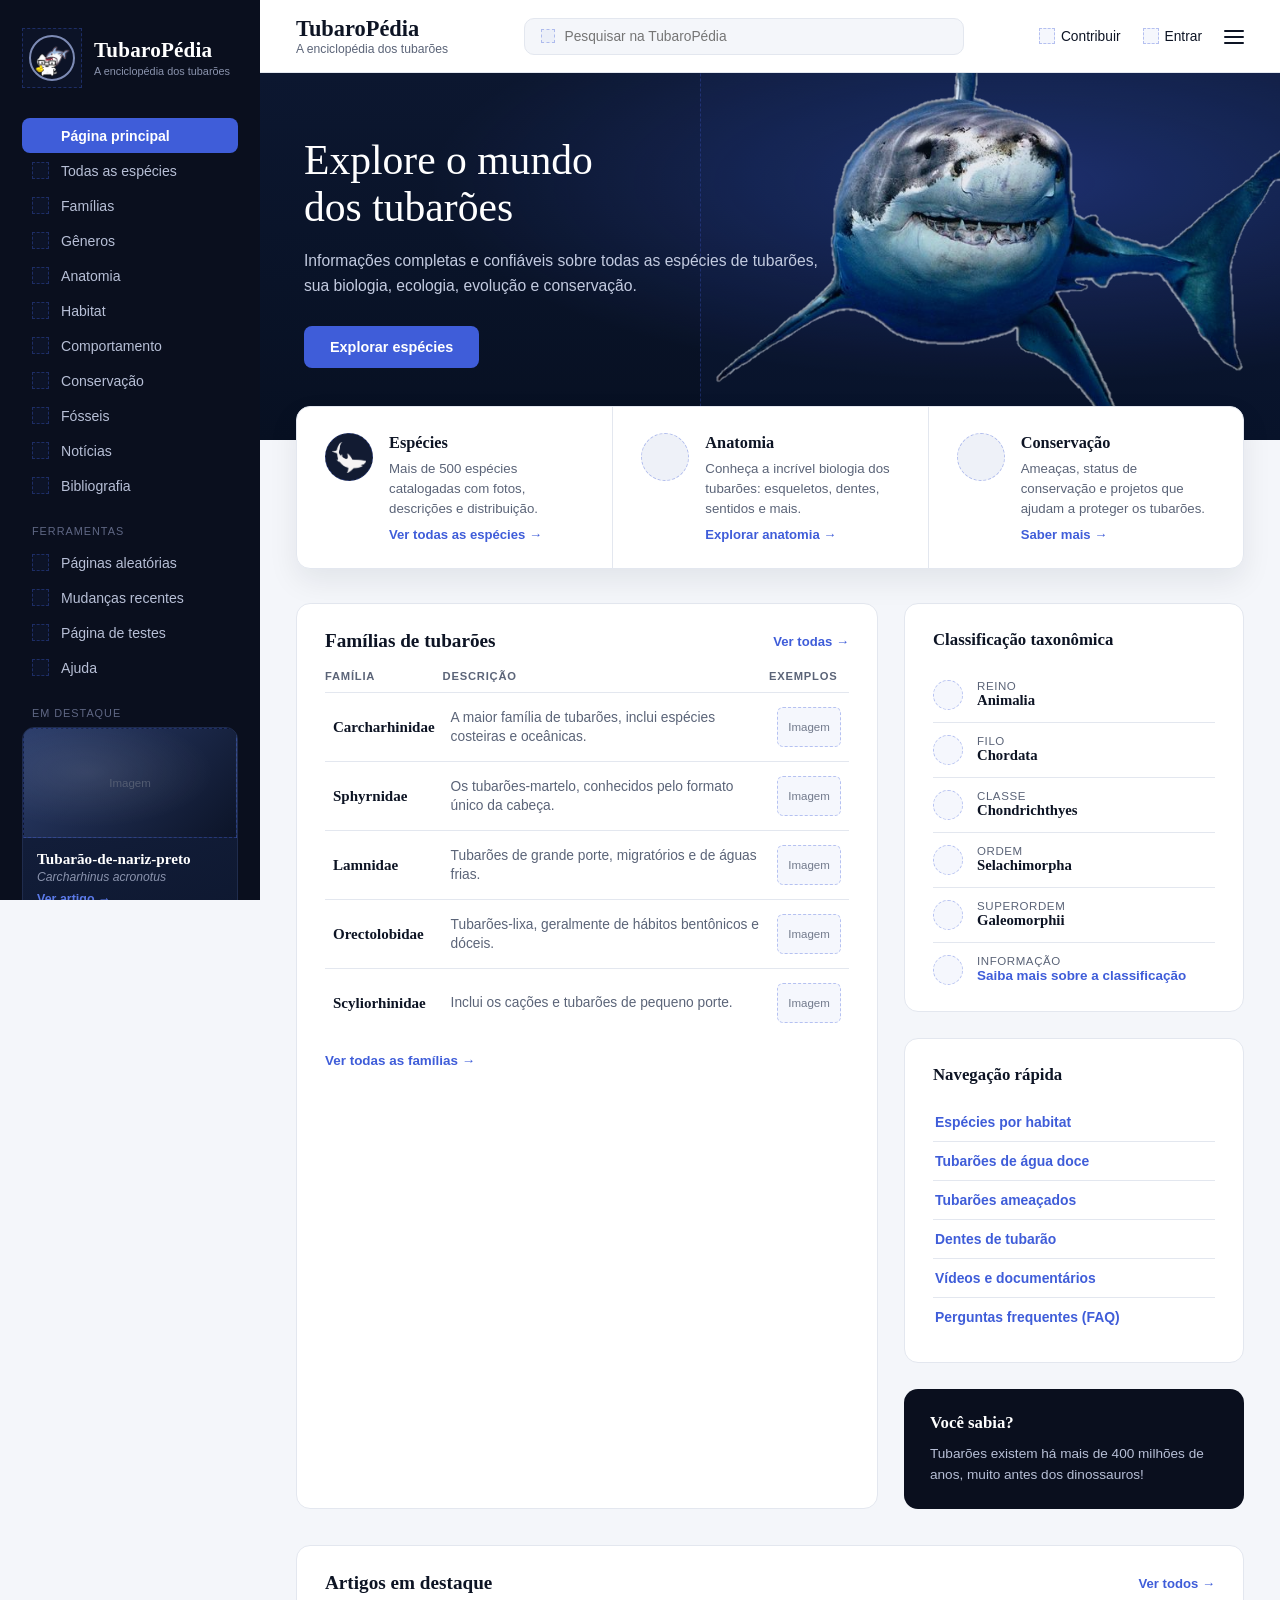
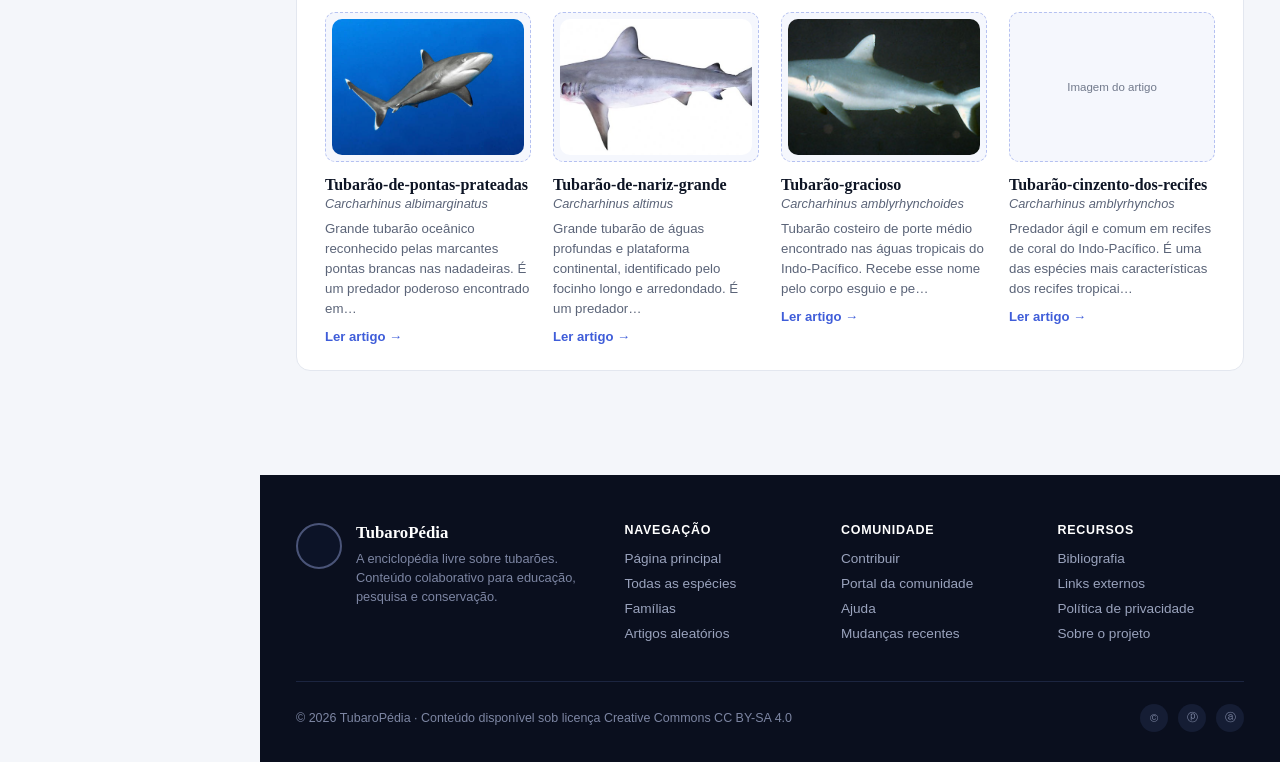
==== index.html @ ae94193f "Update hero image source in index.html" ====
<!DOCTYPE html>
<html lang="pt-BR">
<head>
<meta charset="UTF-8">
<meta name="viewport" content="width=device-width, initial-scale=1.0">
<link rel="stylesheet" href="slidebar.css">
<title>TubaroPédia — A enciclopédia dos tubarões</title>
<style>
  :root{
    --navy-950:#0a0f1e;
    --navy-900:#0d1424;
    --navy-800:#121b32;
    --navy-700:#1a2540;
    --blue-accent:#3f5dd9;
    --blue-accent-light:#5b7ae8;
    --pink-accent:#e85d9c;
    --ink:#0d1424;
    --paper:#f4f6fa;
    --line:#e3e7ef;
    --muted:#5b6478;
    --white:#ffffff;
  }

  *{margin:0;padding:0;box-sizing:border-box;}

  body{
    font-family:'Georgia', 'Iowan Old Style', serif;
    background:var(--paper);
    color:var(--ink);
  }

  .sans{font-family:-apple-system,BlinkMacSystemFont,'Segoe UI',Roboto,Helvetica,Arial,sans-serif;}

  a{color:inherit;text-decoration:none;}
  ul{list-style:none;}

  /* ===== LAYOUT SHELL ===== */
  .shell{
    display:grid;
    grid-template-columns:260px 1fr;
    min-height:100vh;
  }

  /* ===== SIDEBAR ===== */
 

  /* ===== HERO ===== */
  .hero{
    position:relative;
    background:
      radial-gradient(ellipse at 75% 30%, rgba(63,93,217,0.35), transparent 55%),
      linear-gradient(180deg,#0c1730 0%, #071022 100%);
    color:#fff;
    padding:64px 44px 72px;
    overflow:hidden;
    min-height:360px;
    display:flex;
    align-items:center;
  }
  .hero-shark{
    position:absolute;
    right:-40px;
    top:50%;
    transform:translateY(-50%);
    width:620px;
    height:420px;
    border-radius:20px;
    opacity:0.9;
  }
  .hero-shark svg{width:100%;height:auto;filter:drop-shadow(0 20px 40px rgba(0,0,0,0.5));}
  .hero-content{max-width:520px;position:relative;z-index:2;}
  .hero-content h2{
    font-family:Georgia,serif;
    font-size:2.6rem;
    line-height:1.12;
    margin-bottom:18px;
    font-weight:400;
  }
  .hero-content p{
    font-family:-apple-system,BlinkMacSystemFont,'Segoe UI',Roboto,Helvetica,Arial,sans-serif;
    font-size:0.98rem;
    line-height:1.6;
    color:#c3cbe0;
    margin-bottom:28px;
  }
  .btn-primary{
    display:inline-block;
    background:var(--blue-accent);
    color:#fff;
    font-family:-apple-system,BlinkMacSystemFont,'Segoe UI',Roboto,Helvetica,Arial,sans-serif;
    font-weight:600;
    font-size:0.9rem;
    padding:13px 26px;
    border-radius:8px;
    transition:background .15s ease, transform .15s ease;
  }
  .btn-primary:hover{background:#2f4bc4;transform:translateY(-1px);}

  /* ===== MAIN CONTENT ===== */
  .content{padding:0 36px 60px;}

  .stat-cards{
    display:grid;
    grid-template-columns:repeat(3,1fr);
    gap:0;
    background:#fff;
    border:1px solid var(--line);
    border-radius:14px;
    margin:-34px 0 34px;
    position:relative;
    z-index:3;
    box-shadow:0 12px 30px rgba(15,23,42,0.08);
    overflow:hidden;
  }
  .stat-card{
    display:flex;
    gap:16px;
    padding:26px 28px;
    font-family:-apple-system,BlinkMacSystemFont,'Segoe UI',Roboto,Helvetica,Arial,sans-serif;
  }
  .stat-card + .stat-card{border-left:1px solid var(--line);}
  .stat-icon{
    width:48px;height:48px;
    border-radius:50%;
    flex-shrink:0;
    display:flex;align-items:center;justify-content:center;
  }
  .stat-icon.blue{background:var(--navy-800);}
  .stat-icon.teal{background:#eef1f8;}
  .stat-icon.globe{background:#eef1f8;}
  .stat-icon svg{width:22px;height:22px;}
  .stat-icon.blue svg{fill:#fff;}
  .stat-icon.teal svg{fill:var(--blue-accent);}
  .stat-icon.globe svg{fill:var(--blue-accent);}
  .stat-card h3{font-family:Georgia,serif;font-size:1.02rem;margin-bottom:6px;}
  .stat-card p{font-size:0.83rem;color:var(--muted);line-height:1.5;margin-bottom:8px;}
  .stat-card .link{font-size:0.82rem;font-weight:600;color:var(--blue-accent);font-family:-apple-system,BlinkMacSystemFont,'Segoe UI',Roboto,Helvetica,Arial,sans-serif;}

  .two-col{
    display:grid;
    grid-template-columns:1fr 340px;
    gap:26px;
    margin-bottom:36px;
  }

  .panel{
    background:#fff;
    border:1px solid var(--line);
    border-radius:14px;
    padding:26px 28px;
  }
  .panel-head{
    display:flex;
    align-items:center;
    justify-content:space-between;
    margin-bottom:18px;
    font-family:-apple-system,BlinkMacSystemFont,'Segoe UI',Roboto,Helvetica,Arial,sans-serif;
  }
  .panel-head h3{font-family:Georgia,serif;font-size:1.2rem;}
  .panel-head .link{font-size:0.82rem;font-weight:600;color:var(--blue-accent);}

  /* families table */
  .fam-table{width:100%;border-collapse:collapse;font-family:-apple-system,BlinkMacSystemFont,'Segoe UI',Roboto,Helvetica,Arial,sans-serif;}
  .fam-table thead th{
    text-align:left;
    font-size:0.7rem;
    text-transform:uppercase;
    letter-spacing:0.07em;
    color:var(--muted);
    padding-bottom:10px;
    border-bottom:1px solid var(--line);
  }
  .fam-table tbody td{
    padding:14px 8px;
    border-bottom:1px solid var(--line);
    vertical-align:middle;
    font-size:0.86rem;
  }
  .fam-table tbody tr:last-child td{border-bottom:none;}
  .fam-table td.name{font-family:Georgia,serif;font-weight:700;font-size:0.94rem;color:var(--ink);white-space:nowrap;}
  .fam-table td.desc{color:var(--muted);line-height:1.4;}
  .fam-thumb{
    width:64px;height:40px;
    border-radius:6px;
    background:linear-gradient(135deg,#274373,#0d1830);
    display:flex;align-items:center;justify-content:center;
  }
  .fam-thumb svg{width:28px;height:28px;fill:#9db3e6;}
  .see-all{display:inline-block;margin-top:16px;font-size:0.84rem;font-weight:600;color:var(--blue-accent);font-family:-apple-system,BlinkMacSystemFont,'Segoe UI',Roboto,Helvetica,Arial,sans-serif;}

  /* taxonomy list */
  .tax-list li{
    display:flex;
    gap:14px;
    padding:12px 0;
    border-bottom:1px solid var(--line);
    font-family:-apple-system,BlinkMacSystemFont,'Segoe UI',Roboto,Helvetica,Arial,sans-serif;
  }
  .tax-list li:last-child{border-bottom:none;padding-bottom:0;}
  .tax-icon{
    width:30px;height:30px;
    border-radius:50%;
    background:#eef1f8;
    display:flex;align-items:center;justify-content:center;
    flex-shrink:0;
  }
  .tax-icon svg{width:15px;height:15px;fill:var(--blue-accent);}
  .tax-list .k{font-size:0.72rem;color:var(--muted);text-transform:uppercase;letter-spacing:.05em;}
  .tax-list .v{font-family:Georgia,serif;font-weight:700;font-size:0.92rem;}
  .tax-list .v a{color:var(--blue-accent);font-family:-apple-system,BlinkMacSystemFont,'Segoe UI',Roboto,Helvetica,Arial,sans-serif;font-weight:600;font-size:0.84rem;}

  .quick-nav-panel{margin-top:26px;}
  .quick-nav li{
    display:flex;align-items:center;justify-content:space-between;
    padding:11px 2px;
    border-bottom:1px solid var(--line);
    font-family:-apple-system,BlinkMacSystemFont,'Segoe UI',Roboto,Helvetica,Arial,sans-serif;
    font-size:0.87rem;
    font-weight:600;
    color:var(--blue-accent);
  }
  .quick-nav li:last-child{border-bottom:none;}
  .quick-nav svg{width:14px;height:14px;stroke:var(--blue-accent);fill:none;stroke-width:2.2;}

  .fact-box{
    background:var(--navy-950);
    color:#fff;
    border-radius:14px;
    padding:24px 26px;
    margin-top:26px;
    font-family:-apple-system,BlinkMacSystemFont,'Segoe UI',Roboto,Helvetica,Arial,sans-serif;
  }
  .fact-box h4{font-family:Georgia,serif;font-size:1.05rem;margin-bottom:10px;}
  .fact-box p{font-size:0.85rem;color:#b7bfd6;line-height:1.55;}

  /* articles grid */
  .articles-panel{margin-bottom:44px;}
  .articles-grid{
    display:grid;
    grid-template-columns:repeat(4,1fr);
    gap:22px;
  }
  .article-card{font-family:-apple-system,BlinkMacSystemFont,'Segoe UI',Roboto,Helvetica,Arial,sans-serif;}
  .article-thumb{
    height:150px;
    border-radius:10px;
    margin-bottom:14px;
    display:flex;align-items:center;justify-content:center;
    position:relative;
    overflow:hidden;
  }
  .article-thumb svg{width:56px;height:56px;opacity:.9;}
  .article-card h4{font-family:Georgia,serif;font-size:1rem;margin-bottom:2px;}
  .article-card em{display:block;font-size:0.8rem;font-style:italic;color:var(--muted);margin-bottom:8px;}
  .article-card p{font-size:0.83rem;color:var(--muted);line-height:1.5;margin-bottom:10px;}
  .article-card .link{font-size:0.82rem;font-weight:600;color:var(--blue-accent);}

  .thumb-1{background:linear-gradient(135deg,#2a5f8f,#0b2038);}
  .thumb-2{background:linear-gradient(135deg,#1c3f70,#081226);}
  .thumb-3{background:linear-gradient(135deg,#324a7a,#0a1120);}
  .thumb-4{background:linear-gradient(135deg,#3c342c,#181410);}

  /* ===== IMAGE PLACEHOLDERS =====
     Basta salvar o arquivo de imagem com o MESMO NOME indicado no
     atributo src (dentro da pasta /imagens) que ele aparece
     automaticamente no lugar do espaço reservado — não é preciso
     mexer em nenhuma linha de código. */
  .img-placeholder{
    display:flex;align-items:center;justify-content:center;
    text-align:center;
    font-family:-apple-system,BlinkMacSystemFont,'Segoe UI',Roboto,Helvetica,Arial,sans-serif;
    font-size:0.72rem;
    line-height:1.4;
    padding:6px;
    border:1.5px dashed rgba(63,93,217,0.35);
    background:rgba(63,93,217,0.05);
  }
  .img-placeholder .placeholder-label{
    color:var(--muted);
    pointer-events:none;
    opacity:0.85;
  }
  /* Toda imagem começa oculta; o próprio atributo onload do <img>
     a revela (e esconde o rótulo) assim que o arquivo é encontrado. */
  .img-placeholder img{
    display:none;
    max-width:100%;
    max-height:100%;
    object-fit:contain;
  }
  /* Espaços "foto" (cartões, capas, miniaturas): a imagem preenche
     a área toda em vez de só caber dentro dela. */
  .img-placeholder.fill img{
    width:100%;
    height:100%;
    object-fit:cover;
    border-radius:inherit;
  }
  .fam-thumb.img-placeholder span, .article-thumb.img-placeholder span, .featured-card .img.img-placeholder span{
    pointer-events:none;
  }
  .ic.img-placeholder, .tax-icon.img-placeholder, .stat-icon.img-placeholder,
  .brand-mark.img-placeholder, .mark.img-placeholder{
    border-width:1.5px;
  }

  .icon-placeholder{width:16px;height:16px;flex-shrink:0;}
  .menu-ic .icon-placeholder {width:18px;height:18px;}
  .search-box .icon-placeholder {width:14px;height:14px;}
  .topbar-actions .icon-placeholder{width:16px;height:16px;}

  /* footer */
  .footer{
    background:var(--navy-950);
    color:#9aa3bd;
    padding:48px 36px 30px;
    font-family:-apple-system,BlinkMacSystemFont,'Segoe UI',Roboto,Helvetica,Arial,sans-serif;
  }
  .footer-grid{
    display:grid;
    grid-template-columns:1.6fr 1fr 1fr 1fr;
    gap:30px;
    padding-bottom:30px;
    border-bottom:1px solid #1c2540;
  }
  .footer-brand{display:flex;gap:14px;}
  .footer-brand .mark{
    width:46px;height:46px;border-radius:50%;border:2px solid #4a5478;
    display:flex;align-items:center;justify-content:center;flex-shrink:0;
  }
  .footer-brand .mark svg{width:24px;height:24px;fill:#c7cfe0;}
  .footer-brand h5{color:#fff;font-family:Georgia,serif;font-size:1.05rem;margin-bottom:6px;}
  .footer-brand p{font-size:0.8rem;line-height:1.5;color:#7d86a3;}
  .footer h6{color:#fff;font-size:0.78rem;text-transform:uppercase;letter-spacing:.06em;margin-bottom:14px;}
  .footer ul li{margin-bottom:10px;font-size:0.85rem;}
  .footer ul li a:hover{color:#fff;}
  .footer-bottom{
    display:flex;align-items:center;justify-content:space-between;
    padding-top:22px;
    font-size:0.78rem;
    color:#7d86a3;
    flex-wrap:wrap;
    gap:12px;
  }
  .footer-bottom .socials{display:flex;gap:10px;}
  .footer-bottom .socials span{
    width:28px;height:28px;border-radius:50%;background:#151d34;
    display:flex;align-items:center;justify-content:center;font-size:0.7rem;
  }

  @media (max-width:1080px){
    .shell{grid-template-columns:1fr;}
    .sidebar{position:relative;height:auto;}
    .two-col{grid-template-columns:1fr;}
    .articles-grid{grid-template-columns:repeat(2,1fr);}
    .stat-cards{grid-template-columns:1fr;margin-top:20px;}
    .stat-card + .stat-card{border-left:none;border-top:1px solid var(--line);}
    .hero-shark{display:none;}
    .footer-grid{grid-template-columns:1fr 1fr;}
  }
  @media (max-width:640px){
    .topbar{flex-wrap:wrap;padding:14px 18px;}
    .content{padding:0 18px 40px;}
    .hero{padding:40px 24px;}
    .hero-content h2{font-size:2rem;}
    .articles-grid{grid-template-columns:1fr;}
    .footer-grid{grid-template-columns:1fr;}
  }

  /* ===== TOAST ===== */
  #toast{
    position:fixed;
    left:50%;
    bottom:28px;
    transform:translateX(-50%) translateY(20px);
    background:var(--navy-950);
    color:#fff;
    font-family:-apple-system,BlinkMacSystemFont,'Segoe UI',Roboto,Helvetica,Arial,sans-serif;
    font-size:0.86rem;
    padding:13px 22px;
    border-radius:10px;
    box-shadow:0 12px 30px rgba(0,0,0,0.3);
    z-index:999;
    opacity:0;
    pointer-events:none;
    transition:opacity .2s ease, transform .2s ease;
  }
  #toast.show{opacity:1;transform:translateX(-50%) translateY(0);}

  /* ===== MODAL ===== */
  .modal-overlay{
    position:fixed;inset:0;
    background:rgba(10,15,30,0.6);
    display:none;
    align-items:center;justify-content:center;
    z-index:1000;
    padding:20px;
  }
  .modal-overlay.show{display:flex;}
  .modal-box{
    background:#fff;
    border-radius:16px;
    max-width:420px;
    width:100%;
    padding:30px 30px 26px;
    font-family:-apple-system,BlinkMacSystemFont,'Segoe UI',Roboto,Helvetica,Arial,sans-serif;
    position:relative;
    box-shadow:0 30px 60px rgba(0,0,0,0.35);
  }
  .modal-box h3{font-family:Georgia,serif;font-size:1.25rem;margin-bottom:6px;color:var(--ink);}
  .modal-box .modal-sub{font-size:0.82rem;color:var(--muted);margin-bottom:18px;line-height:1.5;}
  .modal-box .modal-close{
    position:absolute;top:16px;right:16px;
    width:28px;height:28px;border-radius:50%;
    background:var(--paper);border:none;
    display:flex;align-items:center;justify-content:center;
    cursor:pointer;color:var(--muted);font-size:1rem;
  }
  .modal-box .modal-close:hover{background:var(--line);}
  .modal-box label{display:block;font-size:0.78rem;font-weight:600;color:var(--ink);margin:14px 0 6px;}
  .modal-box input, .modal-box textarea{
    width:100%;border:1px solid var(--line);border-radius:8px;
    padding:10px 12px;font-size:0.86rem;font-family:inherit;color:var(--ink);
    outline:none;
  }
  .modal-box input:focus, .modal-box textarea:focus{border-color:var(--blue-accent);}
  .modal-box .modal-submit{
    margin-top:18px;width:100%;border:none;
    background:var(--blue-accent);color:#fff;font-weight:600;
    padding:12px;border-radius:8px;cursor:pointer;font-size:0.9rem;
    font-family:inherit;transition:background .15s ease;
  }
  .modal-box .modal-submit:hover{background:#2f4bc4;}
  .modal-box .article-body{font-size:0.88rem;color:var(--muted);line-height:1.6;}
  .modal-box .article-em{display:block;font-style:italic;color:var(--muted);font-size:0.82rem;margin-bottom:12px;}

  @media (max-width:1080px){
    .sidebar{
      position:fixed;top:0;left:0;bottom:0;
      transform:translateX(-100%);
      transition:transform .2s ease;
      z-index:900;
      box-shadow:0 0 40px rgba(0,0,0,0.4);
    }
  }
</style>
</head>
<body>

<input type="checkbox" id="menu-toggle">
<label for="menu-toggle" class="overlay"></label>

<div class="shell">

  <!-- ================= SIDEBAR ================= -->
  <aside class="sidebar">
    <div class="brand">
      <div class="brand-mark img-placeholder">
        <span class="placeholder-label">Logo</span>
        <img src="icon/Logo.png" alt="Logo TubaroPédia" onload="this.style.display='block'; this.previousElementSibling.style.display='none';">
      </div>
      <div>
        <h1>TubaroPédia</h1>
        <p>A enciclopédia dos tubarões</p>
      </div>
    </div>


    <div class="nav-group">
      <div class="nav-item active" data-action="scroll-top"><span class="ic img-placeholder"><img src="imagens/icone-inicio.png" alt="" onload="this.style.display='block';"></span>Página principal</div>
      <a href="catalogo.html" class="nav-item"><span class="ic img-placeholder"><img src="imagens/icone-todas-especies.png" alt="" onload="this.style.display='block';"></span>Todas as espécies</a>
      <a href="familias.html" class="nav-item"><span class="ic img-placeholder"><img src="imagens/icone-familias.png" alt="" onload="this.style.display='block';"></span>Famílias</a>
      <div class="nav-item" data-action="toast:Seção de Gêneros em construção."><span class="ic img-placeholder"><img src="imagens/icone-generos.png" alt="" onload="this.style.display='block';"></span>Gêneros</div>
      <div class="nav-item" data-action="toast:Seção de Anatomia em construção."><span class="ic img-placeholder"><img src="imagens/icone-anatomia.png" alt="" onload="this.style.display='block';"></span>Anatomia</div>
      <div class="nav-item" data-action="toast:Seção de Habitat em construção."><span class="ic img-placeholder"><img src="imagens/icone-habitat.png" alt="" onload="this.style.display='block';"></span>Habitat</div>
      <div class="nav-item" data-action="toast:Seção de Comportamento em construção."><span class="ic img-placeholder"><img src="imagens/icone-comportamento.png" alt="" onload="this.style.display='block';"></span>Comportamento</div>
      <div class="nav-item" data-action="toast:Seção de Conservação em construção."><span class="ic img-placeholder"><img src="imagens/icone-conservacao.png" alt="" onload="this.style.display='block';"></span>Conservação</div>
      <div class="nav-item" data-action="toast:Seção de Fósseis em construção."><span class="ic img-placeholder"><img src="imagens/icone-fosseis.png" alt="" onload="this.style.display='block';"></span>Fósseis</div>
      <div class="nav-item" data-action="toast:Seção de Notícias em construção."><span class="ic img-placeholder"><img src="imagens/icone-noticias.png" alt="" onload="this.style.display='block';"></span>Notícias</div>
      <div class="nav-item" data-action="toast:Seção de Bibliografia em construção."><span class="ic img-placeholder"><img src="imagens/icone-bibliografia.png" alt="" onload="this.style.display='block';"></span>Bibliografia</div>
    </div>

    <div class="nav-group">
      <div class="nav-label">Ferramentas</div>
      <div class="nav-item" data-action="random-article"><span class="ic img-placeholder"><img src="imagens/icone-aleatorio.png" alt="" onload="this.style.display='block';"></span>Páginas aleatórias</div>
      <div class="nav-item" data-action="toast:Nenhuma mudança recente registrada ainda."><span class="ic img-placeholder"><img src="imagens/icone-mudancas.png" alt="" onload="this.style.display='block';"></span>Mudanças recentes</div>
      <div class="nav-item" data-action="toast:Página de testes em construção."><span class="ic img-placeholder"><img src="imagens/icone-testes.png" alt="" onload="this.style.display='block';"></span>Página de testes</div>
      <div class="nav-item" data-action="toast:Central de ajuda em construção."><span class="ic img-placeholder"><img src="imagens/icone-ajuda.png" alt="" onload="this.style.display='block';"></span>Ajuda</div>
    </div>

    <div class="nav-group">
      <div class="nav-label">Em destaque</div>
      <div class="featured-card">
        <div class="img img-placeholder fill">
          <span class="placeholder-label">Imagem</span>
          <img src="imagens/destaque-nariz-preto.png" alt="" onload="this.style.display='block'; this.previousElementSibling.style.display='none';">
        </div>
        <div class="body">
          <h4>Tubarão-de-nariz-preto</h4>
          <em>Carcharhinus acronotus</em>
          <div class="link" data-action="href:especie.html?especie=tubarao-de-nariz-preto" style="cursor:pointer;">Ver artigo →</div>
        </div>
      </div>
    </div>

    <div class="social-row">
      <span class="ic img-placeholder"><img src="imagens/icone-social-1.png" alt="" onload="this.style.display='block';"></span>
      <span class="ic img-placeholder"><img src="imagens/icone-social-2.png" alt="" onload="this.style.display='block';"></span>
      <span class="ic img-placeholder"><img src="imagens/icone-social-3.png" alt="" onload="this.style.display='block';"></span>
    </div>
  </aside>

  <!-- ================= MAIN ================= -->
  <div>
    <header class="topbar">
      <div class="title">
        <h2>TubaroPédia</h2>
        <p>A enciclopédia dos tubarões</p>
      </div>
      <form class="search-box" id="searchForm">
        <span class="icon-placeholder img-placeholder"><img src="imagens/icone-pesquisa.png" alt="" onload="this.style.display='block';"></span>
        <input id="searchInput" type="text" placeholder="Pesquisar na TubaroPédia" autocomplete="off" style="border:none;background:transparent;outline:none;font-family:inherit;font-size:0.86rem;color:var(--ink);flex:1;">
      </form>
      <div class="topbar-actions">
        <span class="item" data-action="open-modal:contribuir"><span class="icon-placeholder img-placeholder"><img src="imagens/icone-contribuir.png" alt="" onload="this.style.display='block';"></span>Contribuir</span>
        <span class="item" data-action="open-modal:entrar"><span class="icon-placeholder img-placeholder"><img src="imagens/icone-entrar.png" alt="" onload="this.style.display='block';"></span>Entrar</span>
        <label for="menu-toggle" class="menu-ic" aria-label="Abrir menu">
          <span class="bar"></span>
          <span class="bar"></span>
          <span class="bar"></span>
        </label>
      </div>
    </header>

    <section class="hero">
      <div class="hero-content">
        <h2>Explore o mundo<br>dos tubarões</h2>
        <p>Informações completas e confiáveis sobre todas as espécies de tubarões, sua biologia, ecologia, evolução e conservação.</p>
        <a href="catalogo.html" class="btn-primary">Explorar espécies</a>
      </div>
      <div class="hero-shark img-placeholder fill">
        <span class="placeholder-label">Imagem principal<br>(tubarão)</span>
        <img src="icon/1785433336114.png" alt="" onload="this.style.display='block'; this.previousElementSibling.style.display='none';">
      </div>
    </section>

    <div class="content">
      <!-- STAT CARDS -->
      <div class="stat-cards">
        <div class="stat-card">
          <div class="stat-icon blue img-placeholder"><img src="icon/Espéciestubarãoicon.png" alt="" onload="this.style.display='block';"></div>
          <div>
            <h3>Espécies</h3>
            <p>Mais de 500 espécies catalogadas com fotos, descrições e distribuição.</p>
            <div class="link" data-action="scroll-especies" style="cursor:pointer;">Ver todas as espécies →</div>
          </div>
        </div>
        <div class="stat-card">
          <div class="stat-icon teal img-placeholder"><img src="imagens/stat-anatomia.png" alt="" onload="this.style.display='block';"></div>
          <div>
            <h3>Anatomia</h3>
            <p>Conheça a incrível biologia dos tubarões: esqueletos, dentes, sentidos e mais.</p>
            <div class="link" data-action="toast:Seção de Anatomia em construção." style="cursor:pointer;">Explorar anatomia →</div>
          </div>
        </div>
        <div class="stat-card">
          <div class="stat-icon globe img-placeholder"><img src="imagens/stat-conservacao.png" alt="" onload="this.style.display='block';"></div>
          <div>
            <h3>Conservação</h3>
            <p>Ameaças, status de conservação e projetos que ajudam a proteger os tubarões.</p>
            <div class="link" data-action="toast:Seção de Conservação em construção." style="cursor:pointer;">Saber mais →</div>
          </div>
        </div>
      </div>

      <!-- FAMILIES + TAXONOMY -->
      <div class="two-col" id="especies">
        <div class="panel">
          <div class="panel-head">
            <h3>Famílias de tubarões</h3>
            <span class="link" data-action="toast:Em breve, mais famílias catalogadas." style="cursor:pointer;">Ver todas →</span>
          </div>
          <table class="fam-table">
            <thead>
              <tr><th>Família</th><th>Descrição</th><th>Exemplos</th></tr>
            </thead>
            <tbody>
              <tr>
                <td class="name">Carcharhinidae</td>
                <td class="desc">A maior família de tubarões, inclui espécies costeiras e oceânicas.</td>
                <td><div class="fam-thumb img-placeholder fill"><span class="placeholder-label">Imagem</span><img src="imagens/familia-carcharhinidae.png" alt="" onload="this.style.display='block'; this.previousElementSibling.style.display='none';"></div></td>
              </tr>
              <tr>
                <td class="name">Sphyrnidae</td>
                <td class="desc">Os tubarões-martelo, conhecidos pelo formato único da cabeça.</td>
                <td><div class="fam-thumb img-placeholder fill"><span class="placeholder-label">Imagem</span><img src="imagens/familia-sphyrnidae.png" alt="" onload="this.style.display='block'; this.previousElementSibling.style.display='none';"></div></td>
              </tr>
              <tr>
                <td class="name">Lamnidae</td>
                <td class="desc">Tubarões de grande porte, migratórios e de águas frias.</td>
                <td><div class="fam-thumb img-placeholder fill"><span class="placeholder-label">Imagem</span><img src="imagens/familia-lamnidae.png" alt="" onload="this.style.display='block'; this.previousElementSibling.style.display='none';"></div></td>
              </tr>
              <tr>
                <td class="name">Orectolobidae</td>
                <td class="desc">Tubarões-lixa, geralmente de hábitos bentônicos e dóceis.</td>
                <td><div class="fam-thumb img-placeholder fill"><span class="placeholder-label">Imagem</span><img src="imagens/familia-orectolobidae.png" alt="" onload="this.style.display='block'; this.previousElementSibling.style.display='none';"></div></td>
              </tr>
              <tr>
                <td class="name">Scyliorhinidae</td>
                <td class="desc">Inclui os cações e tubarões de pequeno porte.</td>
                <td><div class="fam-thumb img-placeholder fill"><span class="placeholder-label">Imagem</span><img src="imagens/familia-scyliorhinidae.png" alt="" onload="this.style.display='block'; this.previousElementSibling.style.display='none';"></div></td>
              </tr>
            </tbody>
          </table>
          <a href="#" class="see-all" data-action="toast:Em breve, mais famílias catalogadas.">Ver todas as famílias →</a>
        </div>

        <div>
          <div class="panel">
            <div class="panel-head"><h3 style="font-size:1.05rem;">Classificação taxonômica</h3></div>
            <ul class="tax-list">
              <li>
                <span class="tax-icon img-placeholder"><img src="imagens/taxonomia-reino.png" alt="" onload="this.style.display='block';"></span>
                <div><div class="k">Reino</div><div class="v">Animalia</div></div>
              </li>
              <li>
                <span class="tax-icon img-placeholder"><img src="imagens/taxonomia-filo.png" alt="" onload="this.style.display='block';"></span>
                <div><div class="k">Filo</div><div class="v">Chordata</div></div>
              </li>
              <li>
                <span class="tax-icon img-placeholder"><img src="imagens/taxonomia-classe.png" alt="" onload="this.style.display='block';"></span>
                <div><div class="k">Classe</div><div class="v">Chondrichthyes</div></div>
              </li>
              <li>
                <span class="tax-icon img-placeholder"><img src="imagens/taxonomia-ordem.png" alt="" onload="this.style.display='block';"></span>
                <div><div class="k">Ordem</div><div class="v">Selachimorpha</div></div>
              </li>
              <li>
                <span class="tax-icon img-placeholder"><img src="imagens/taxonomia-superordem.png" alt="" onload="this.style.display='block';"></span>
                <div><div class="k">Superordem</div><div class="v">Galeomorphii</div></div>
              </li>
              <li>
                <span class="tax-icon img-placeholder"><img src="imagens/taxonomia-info.png" alt="" onload="this.style.display='block';"></span>
                <div><div class="k">Informação</div><div class="v"><a href="#" data-action="toast:Artigo sobre classificação em construção.">Saiba mais sobre a classificação</a></div></div>
              </li>
            </ul>
          </div>

          <div class="panel quick-nav-panel">
            <div class="panel-head"><h3 style="font-size:1.05rem;">Navegação rápida</h3></div>
            <ul class="quick-nav">
              <li data-action="toast:Página de espécies por habitat em construção.">Espécies por habitat <span class="icon-placeholder"></span></li>
              <li data-action="toast:Página de tubarões de água doce em construção.">Tubarões de água doce <span class="icon-placeholder"></span></li>
              <li data-action="toast:Página de tubarões ameaçados em construção.">Tubarões ameaçados <span class="icon-placeholder"></span></li>
              <li data-action="toast:Página sobre dentes de tubarão em construção.">Dentes de tubarão <span class="icon-placeholder"></span></li>
              <li data-action="toast:Vídeos e documentários em construção.">Vídeos e documentários <span class="icon-placeholder"></span></li>
              <li data-action="toast:FAQ em construção.">Perguntas frequentes (FAQ) <span class="icon-placeholder"></span></li>
            </ul>
          </div>

          <div class="fact-box">
            <h4>Você sabia?</h4>
            <p>Tubarões existem há mais de 400 milhões de anos, muito antes dos dinossauros!</p>
          </div>
        </div>
      </div>

      <!-- FEATURED ARTICLES -->
      <div class="panel articles-panel">
        <div class="panel-head">
          <h3>Artigos em destaque</h3>
          <span class="link" data-action="toast:Em breve, mais artigos." style="cursor:pointer;">Ver todos →</span>
        </div>
        <div class="articles-grid" id="articlesGrid"></div>
      </div>
    </div>

    <!-- FOOTER -->
    <footer class="footer">
      <div class="footer-grid">
        <div class="footer-brand">
          <div class="mark img-placeholder"><img src="imagens/logo.png" alt="" onload="this.style.display='block';"></div>
          <div>
            <h5>TubaroPédia</h5>
            <p>A enciclopédia livre sobre tubarões. Conteúdo colaborativo para educação, pesquisa e conservação.</p>
          </div>
        </div>
        <div>
          <h6>Navegação</h6>
          <ul>
            <li><a href="#">Página principal</a></li>
            <li><a href="#">Todas as espécies</a></li>
            <li><a href="#">Famílias</a></li>
            <li><a data-action="random-article">Artigos aleatórios</a></li>
          </ul>
        </div>
        <div>
          <h6>Comunidade</h6>
          <ul>
            <li><a href="#">Contribuir</a></li>
            <li><a href="#">Portal da comunidade</a></li>
            <li><a href="#">Ajuda</a></li>
            <li><a href="#">Mudanças recentes</a></li>
          </ul>
        </div>
        <div>
          <h6>Recursos</h6>
          <ul>
            <li><a href="#">Bibliografia</a></li>
            <li><a href="#">Links externos</a></li>
            <li><a href="#">Política de privacidade</a></li>
            <li><a href="#">Sobre o projeto</a></li>
          </ul>
        </div>
      </div>
      <div class="footer-bottom">
        <span>© 2026 TubaroPédia · Conteúdo disponível sob licença Creative Commons CC BY-SA 4.0</span>
        <div class="socials">
          <span>©</span><span>ⓟ</span><span>ⓐ</span>
        </div>
      </div>
    </footer>
  </div>
</div>

<!-- TOAST -->
<div id="toast"></div>

<!-- MODAL -->
<div class="modal-overlay" id="modalOverlay">
  <div class="modal-box" id="modalBox"></div>
</div>

<script src="especies-data.js"></script>
<script>
(function(){
  /* Os artigos agora usam o banco de dados real de especies-data.js
     (array ESPECIES) em vez de um conteúdo fixo escrito à mão. */
  const STATUS_LABEL = {CR:"Criticamente ameaçada",AM:"Ameaçada",VU:"Vulnerável",NT:"Quase ameaçada",LC:"Pouco preocupante",DD:"Dados insuficientes"};

  /* Slugs das espécies mostradas em "Artigos em destaque" na home.
     Troque essa lista (ou a lógica) se quiser destacar outras espécies. */
  const FEATURED_SLUGS = [
    "tubarao-de-pontas-prateadas",
    "tubarao-de-nariz-grande",
    "tubarao-gracioso",
    "tubarao-cinzento-dos-recifes"
  ];

  function shortDesc(text, max){
    if(!text) return '';
    return text.length > max ? text.slice(0, max).trim() + '…' : text;
  }

  function renderFeaturedArticles(){
    const grid = document.getElementById('articlesGrid');
    if(!grid) return;

    const list = FEATURED_SLUGS
      .map(slug => ESPECIES.find(e => e.slug === slug))
      .filter(Boolean);

    grid.innerHTML = list.map((e, i) => {
      const thumbClass = 'thumb-' + ((i % 4) + 1);
      const img = (e.imagens && e.imagens[0])
        ? '<img src="imagens/'+e.imagens[0]+'" alt="" onload="this.style.display=\'block\'; this.previousElementSibling.style.display=\'none\';">'
        : '';
      return '<div class="article-card">' +
        '<div class="article-thumb '+thumbClass+' img-placeholder fill"><span class="placeholder-label">Imagem do artigo</span>'+img+'</div>' +
        '<h4>'+e.nomePopular+'</h4>' +
        '<em>'+e.nomeCientifico+'</em>' +
        '<p>'+shortDesc(e.descricao, 120)+'</p>' +
        '<div class="link" data-action="href:especie.html?especie='+e.slug+'" style="cursor:pointer;">Ler artigo →</div>' +
        '</div>';
    }).join('');
  }
  renderFeaturedArticles();

  const toastEl = document.getElementById('toast');
  let toastTimer;
  function showToast(msg){
    toastEl.textContent = msg;
    toastEl.classList.add('show');
    clearTimeout(toastTimer);
    toastTimer = setTimeout(()=>toastEl.classList.remove('show'), 2600);
  }

  const overlay = document.getElementById('modalOverlay');
  const modalBox = document.getElementById('modalBox');
  function closeModal(){
    overlay.classList.remove('show');
    modalBox.innerHTML = '';
  }
  overlay.addEventListener('click', function(e){
    if(e.target === overlay) closeModal();
  });

  function openArticleModal(idx){
    const e = ESPECIES[idx];
    if(!e) return;
    const status = STATUS_LABEL[e.statusIUCN] || e.statusIUCN || '';
    modalBox.innerHTML =
      '<button class="modal-close" data-close>✕</button>' +
      '<h3>'+e.nomePopular+'</h3>' +
      '<p class="modal-sub" style="font-style:italic;">'+e.nomeCientifico+'</p>' +
      '<p class="article-body">Família '+e.familia+'. '+shortDesc(e.descricao, 160)+' A página completa da espécie reúne anatomia, comportamento e distribuição.</p>' +
      '<div style="display:flex;gap:24px;margin-top:14px;">' +
        '<div><div style="font-size:0.72rem;color:var(--muted);text-transform:uppercase;letter-spacing:.05em;">Porte</div><div style="font-family:Georgia,serif;font-weight:700;font-size:0.92rem;">'+e.comprimento+'</div></div>' +
        (status ? '<div><div style="font-size:0.72rem;color:var(--muted);text-transform:uppercase;letter-spacing:.05em;">Status</div><div style="font-family:Georgia,serif;font-weight:700;font-size:0.92rem;">'+status+'</div></div>' : '') +
      '</div>' +
      '<div class="modal-submit" style="text-align:center;cursor:pointer;" data-action="href:especie.html?especie='+e.slug+'">Abrir página completa →</div>';
    overlay.classList.add('show');
  }

  function openFormModal(kind){
    const isContribute = kind === 'contribuir';
    modalBox.innerHTML =
      '<button class="modal-close" data-close>✕</button>' +
      '<h3>'+(isContribute ? 'Contribuir com a TubaroPédia' : 'Entrar')+'</h3>' +
      '<p class="modal-sub">'+(isContribute ? 'Envie uma sugestão de edição ou novo conteúdo. Nossa equipe revisa antes da publicação.' : 'Acesse sua conta para editar e acompanhar páginas.')+'</p>' +
      '<form id="modalForm">' +
        (isContribute
          ? '<label>Seu nome</label><input type="text" required>' +
            '<label>E-mail</label><input type="email" required>' +
            '<label>Sugestão</label><textarea rows="3" required></textarea>'
          : '<label>E-mail</label><input type="email" required>' +
            '<label>Senha</label><input type="password" required>'
        ) +
        '<button type="submit" class="modal-submit">'+(isContribute ? 'Enviar sugestão' : 'Entrar')+'</button>' +
      '</form>';
    overlay.classList.add('show');
    document.getElementById('modalForm').addEventListener('submit', function(e){
      e.preventDefault();
      closeModal();
      showToast(isContribute ? 'Obrigado! Sua sugestão foi enviada para revisão.' : 'Login em construção — em breve disponível.');
    });
  }

  document.addEventListener('click', function(e){
    const closeBtn = e.target.closest('[data-close]');
    if(closeBtn){ closeModal(); return; }

    const el = e.target.closest('[data-action]');
    if(!el) return;
    const action = el.getAttribute('data-action');

    if(action === 'scroll-top'){
      window.scrollTo({top:0, behavior:'smooth'});
      setActiveNav(el);
    } else if(action === 'scroll-especies'){
      const target = document.getElementById('especies');
      if(target) target.scrollIntoView({behavior:'smooth', block:'start'});
      setActiveNav(el);
    } else if(action === 'random-article'){
      const idx = Math.floor(Math.random()*ESPECIES.length);
      openArticleModal(idx);
    } else if(action.startsWith('open-article:')){
      openArticleModal(parseInt(action.split(':')[1], 10));
    } else if(action.startsWith('href:')){
      window.location.href = action.slice(5);
    } else if(action.startsWith('open-modal:')){
      openFormModal(action.split(':')[1]);
    } else if(action.startsWith('toast:')){
      showToast(action.slice(6));
      if(el.classList.contains('nav-item')) setActiveNav(el);
    }
  });

  function setActiveNav(el){
    if(!el.classList.contains('nav-item')) return;
    document.querySelectorAll('.nav-item.active').forEach(n=>n.classList.remove('active'));
    el.classList.add('active');
  }

  // Search
  const searchForm = document.getElementById('searchForm');
  const searchInput = document.getElementById('searchInput');
  searchForm.addEventListener('submit', function(e){ e.preventDefault(); });

  function normalize(s){
    return (s||'').toLowerCase().normalize('NFD').replace(/[\u0300-\u036f]/g,'');
  }

  searchInput.addEventListener('input', function(){
    const q = normalize(searchInput.value.trim());

    document.querySelectorAll('.fam-table tbody tr').forEach(row=>{
      const text = normalize(row.textContent);
      row.style.display = (!q || text.includes(q)) ? '' : 'none';
    });

    document.querySelectorAll('.article-card').forEach(card=>{
      const text = normalize(card.textContent);
      card.style.display = (!q || text.includes(q)) ? '' : 'none';
    });

    document.querySelectorAll('.quick-nav li').forEach(li=>{
      const text = normalize(li.textContent);
      li.style.display = (!q || text.includes(q)) ? '' : 'none';
    });
  });

  // Close modal with Escape
  document.addEventListener('keydown', function(e){
    if(e.key === 'Escape') closeModal();
  });
})();
</script>
</body>
</html>
---- slidebar.css ----
/* ===== TOGGLE DO MENU (modelo Barra-de-navegação) ===== */
  #menu-toggle{ display:none; }

  .overlay{
    position:fixed;
    inset:0;
    background:rgba(0,0,0,0.4);
    opacity:0;
    pointer-events:none;
    transition:opacity .35s ease;
    z-index:800;
  }

  .menu-ic{
    position:relative;
    z-index:850;
    width:20px;
    height:16px;
    display:flex;
    align-items:center;
    justify-content:center;
    cursor:pointer;
  }
  .menu-ic .bar{
    position:absolute;
    width:20px;
    height:2px;
    background:var(--ink);
    border-radius:2px;
    transition:transform .3s ease, opacity .2s ease, top .3s ease;
  }
  .menu-ic .bar:nth-child(1){ top:2px; }
  .menu-ic .bar:nth-child(2){ top:8px; }
  .menu-ic .bar:nth-child(3){ top:14px; }

  #menu-toggle:checked ~ .overlay{
    opacity:1;
    pointer-events:auto;
  }

  #menu-toggle:checked ~ .shell .sidebar{
    transform:translateX(0);
  }

  #menu-toggle:checked ~ .shell .menu-ic .bar:nth-child(1){
    top:8px;
    transform:rotate(45deg);
  }
  #menu-toggle:checked ~ .shell .menu-ic .bar:nth-child(2){
    opacity:0;
  }
  #menu-toggle:checked ~ .shell .menu-ic .bar:nth-child(3){
    top:8px;
    transform:rotate(-45deg);
  }

  /* ===== SIDEBAR ===== */
  .sidebar{
    background:var(--navy-950);
    color:#c7cfe0;
    padding:28px 22px 24px;
    position:sticky;
    top:0;
    height:100vh;
    overflow-y:auto;
    font-family:-apple-system,BlinkMacSystemFont,'Segoe UI',Roboto,Helvetica,Arial,sans-serif;
  }

  .brand{
    display:flex;
    align-items:center;
    gap:12px;
    margin-bottom:30px;
  }
  .brand-mark img{
    width:46px;height:46px;
    border:2px solid #7d8bb5;
    border-radius:50%;
    display:flex;align-items:center;justify-content:center;
    flex-shrink:0;
  }
  .brand-mark svg{width:26px;height:26px;fill:#e8ebf3;}
  .brand h1{
    font-family:Georgia,serif;
    font-size:1.32rem;
    color:#fff;
    letter-spacing:0.2px;
    line-height:1.1;
  }
  .brand p{
    font-size:0.68rem;
    color:#8a93ad;
    margin-top:3px;
  }

  .nav-group{margin-bottom:22px;}
  .nav-label{
    font-size:0.68rem;
    text-transform:uppercase;
    letter-spacing:0.09em;
    color:#5f6784;
    padding:0 10px 8px;
  }
  .nav-item{
    display:flex;
    align-items:center;
    gap:12px;
    padding:9px 10px;
    border-radius:8px;
    font-size:0.88rem;
    color:#b7bfd6;
    cursor:pointer;
    transition:background .15s ease, color .15s ease;
  }
  .nav-item:hover{background:#141d33;color:#fff;}
  .nav-item.active{
    background:var(--blue-accent);
    color:#fff;
    font-weight:600;
  }
  .nav-item .ic{
    width:17px;height:17px;
    flex-shrink:0;
    display:flex;align-items:center;justify-content:center;
  }
  .nav-item .ic svg{width:100%;height:100%;fill:currentColor;}

  .featured-card{
    background:linear-gradient(160deg,#152140,#0e1830);
    border:1px solid #1f2c4d;
    border-radius:12px;
    overflow:hidden;
    margin-bottom:18px;
  }
  .featured-card .img{
    height:110px;
    background:
      radial-gradient(ellipse at 30% 40%, rgba(255,255,255,0.10), transparent 60%),
      linear-gradient(135deg,#2b3d6b,#0c1428);
    display:flex;align-items:center;justify-content:center;
  }
  .featured-card .img svg{width:52px;height:52px;fill:#8fa3d6;opacity:.85;}
  .featured-card .body{padding:12px 14px 14px;}
  .featured-card h4{color:#fff;font-family:Georgia,serif;font-size:0.95rem;margin-bottom:2px;}
  .featured-card em{display:block;color:#8a93ad;font-size:0.76rem;font-style:italic;margin-bottom:8px;}
  .featured-card .link{font-size:0.78rem;color:var(--blue-accent-light);font-weight:600;}

  .social-row{display:flex;gap:14px;padding:4px 6px;}
  .social-row .ic{width:18px;height:18px;color:#8a93ad;}
  .social-row .ic svg{width:100%;height:100%;fill:currentColor;}

  /* ===== TOP HEADER ===== */
  .topbar{
    background:#fff;
    border-bottom:1px solid var(--line);
    display:flex;
    align-items:center;
    justify-content:space-between;
    gap:24px;
    padding:16px 36px;
    font-family:-apple-system,BlinkMacSystemFont,'Segoe UI',Roboto,Helvetica,Arial,sans-serif;
  }
  .topbar .title h2{font-family:Georgia,serif;font-size:1.4rem;color:var(--ink);}
  .topbar .title p{font-size:0.76rem;color:var(--muted);}
  .search-box{
    flex:1;
    max-width:440px;
    display:flex;
    align-items:center;
    gap:10px;
    background:var(--paper);
    border:1px solid var(--line);
    border-radius:10px;
    padding:10px 16px;
    color:var(--muted);
    font-size:0.86rem;
  }
  .search-box svg{width:16px;height:16px;fill:none;stroke:var(--muted);stroke-width:2;flex-shrink:0;}
  .topbar-actions{display:flex;align-items:center;gap:22px;font-size:0.86rem;color:var(--ink);}
  .topbar-actions .item{display:flex;align-items:center;gap:6px;cursor:pointer;}
  .topbar-actions .item svg{width:16px;height:16px;fill:none;stroke:var(--ink);stroke-width:1.8;}
  .topbar-actions .menu-ic svg{width:20px;height:20px;stroke:var(--ink);fill:none;stroke-width:1.8;}
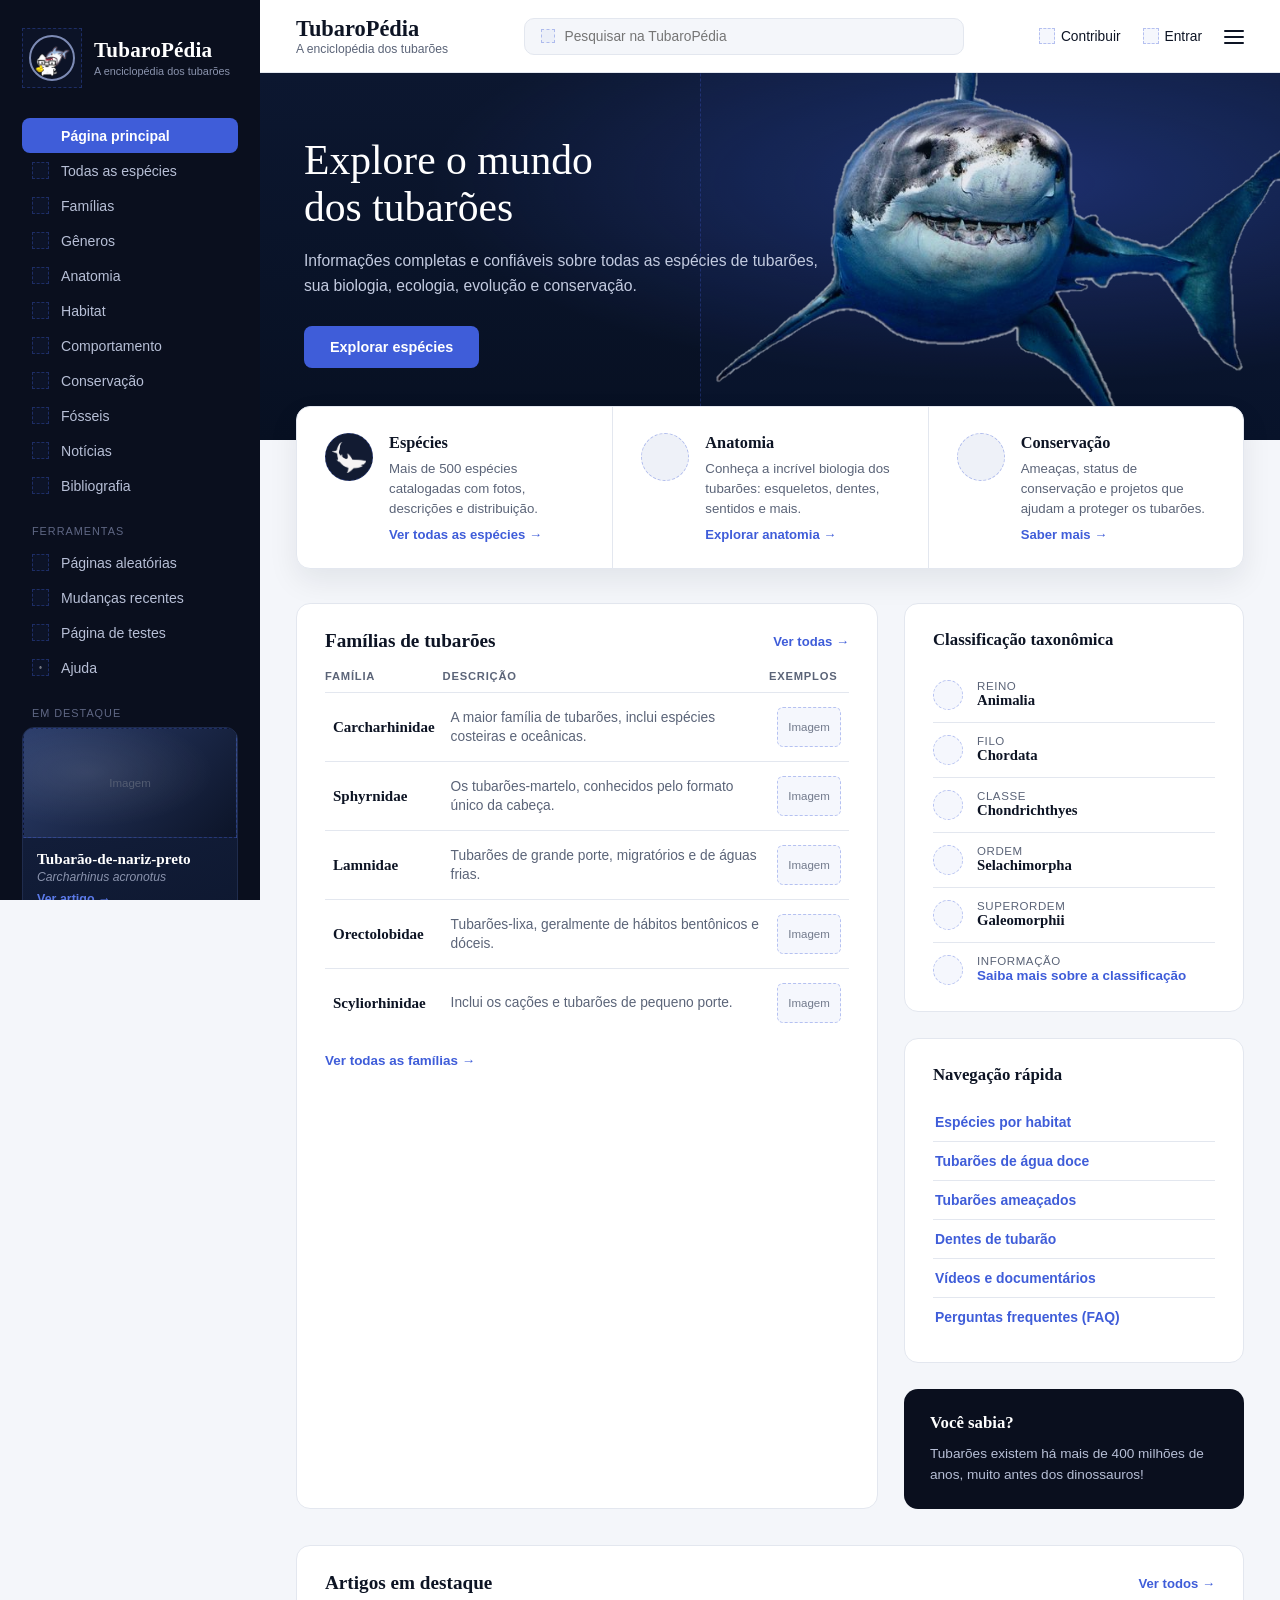
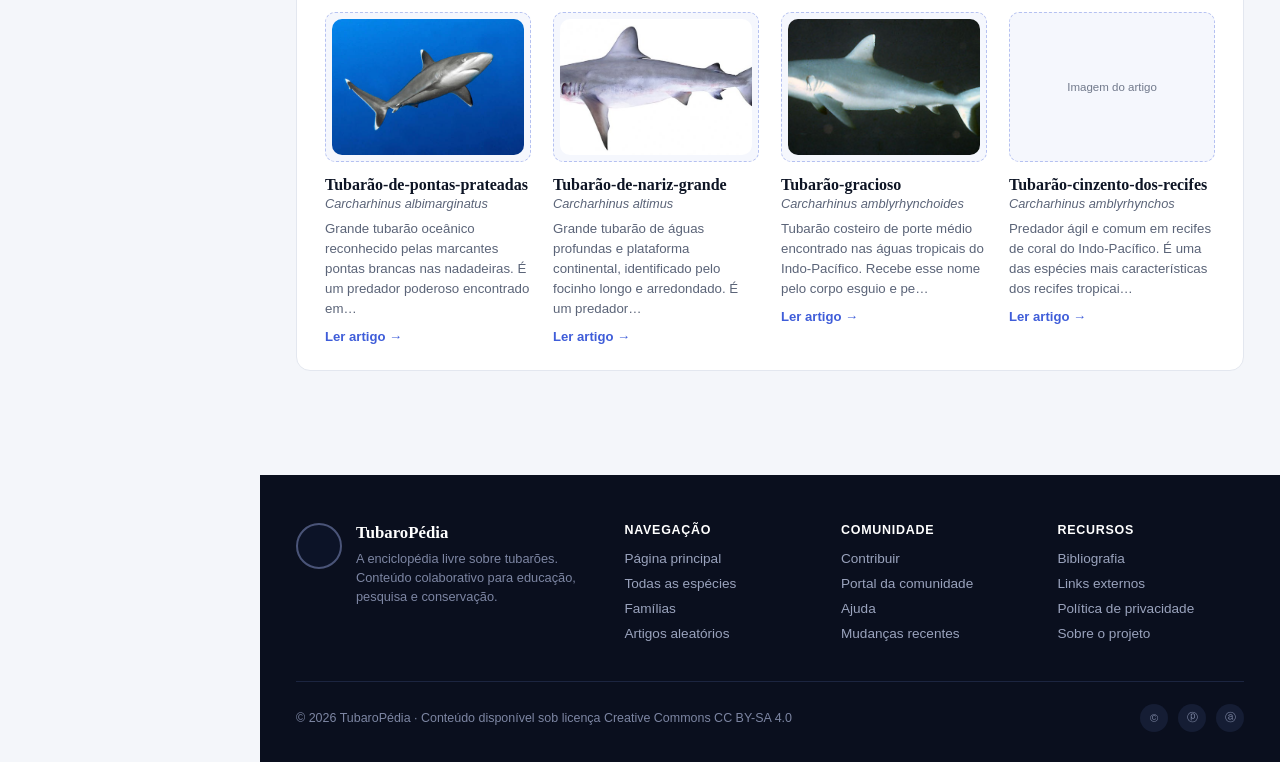
==== commit 583c22e0: "Update index.html" ====
--- a/index.html
+++ b/index.html
@@ -485,7 +485,7 @@
       <div class="nav-item" data-action="random-article"><span class="ic img-placeholder"><img src="imagens/icone-aleatorio.png" alt="" onload="this.style.display='block';"></span>Páginas aleatórias</div>
       <div class="nav-item" data-action="toast:Nenhuma mudança recente registrada ainda."><span class="ic img-placeholder"><img src="imagens/icone-mudancas.png" alt="" onload="this.style.display='block';"></span>Mudanças recentes</div>
       <div class="nav-item" data-action="toast:Página de testes em construção."><span class="ic img-placeholder"><img src="imagens/icone-testes.png" alt="" onload="this.style.display='block';"></span>Página de testes</div>
-      <div class="nav-item" data-action="toast:Central de ajuda em construção."><span class="ic img-placeholder"><img src="imagens/icone-ajuda.png" alt="" onload="this.style.display='block';"></span>Ajuda</div>
+      <div class="nav-item" data-action="toast:Central de ajuda em construção."><span class="ic img-placeholder"><img src="icon/ajuda.png" alt="" onload="this.style.display='block';"></span>Ajuda</div>
     </div>
 
     <div class="nav-group">
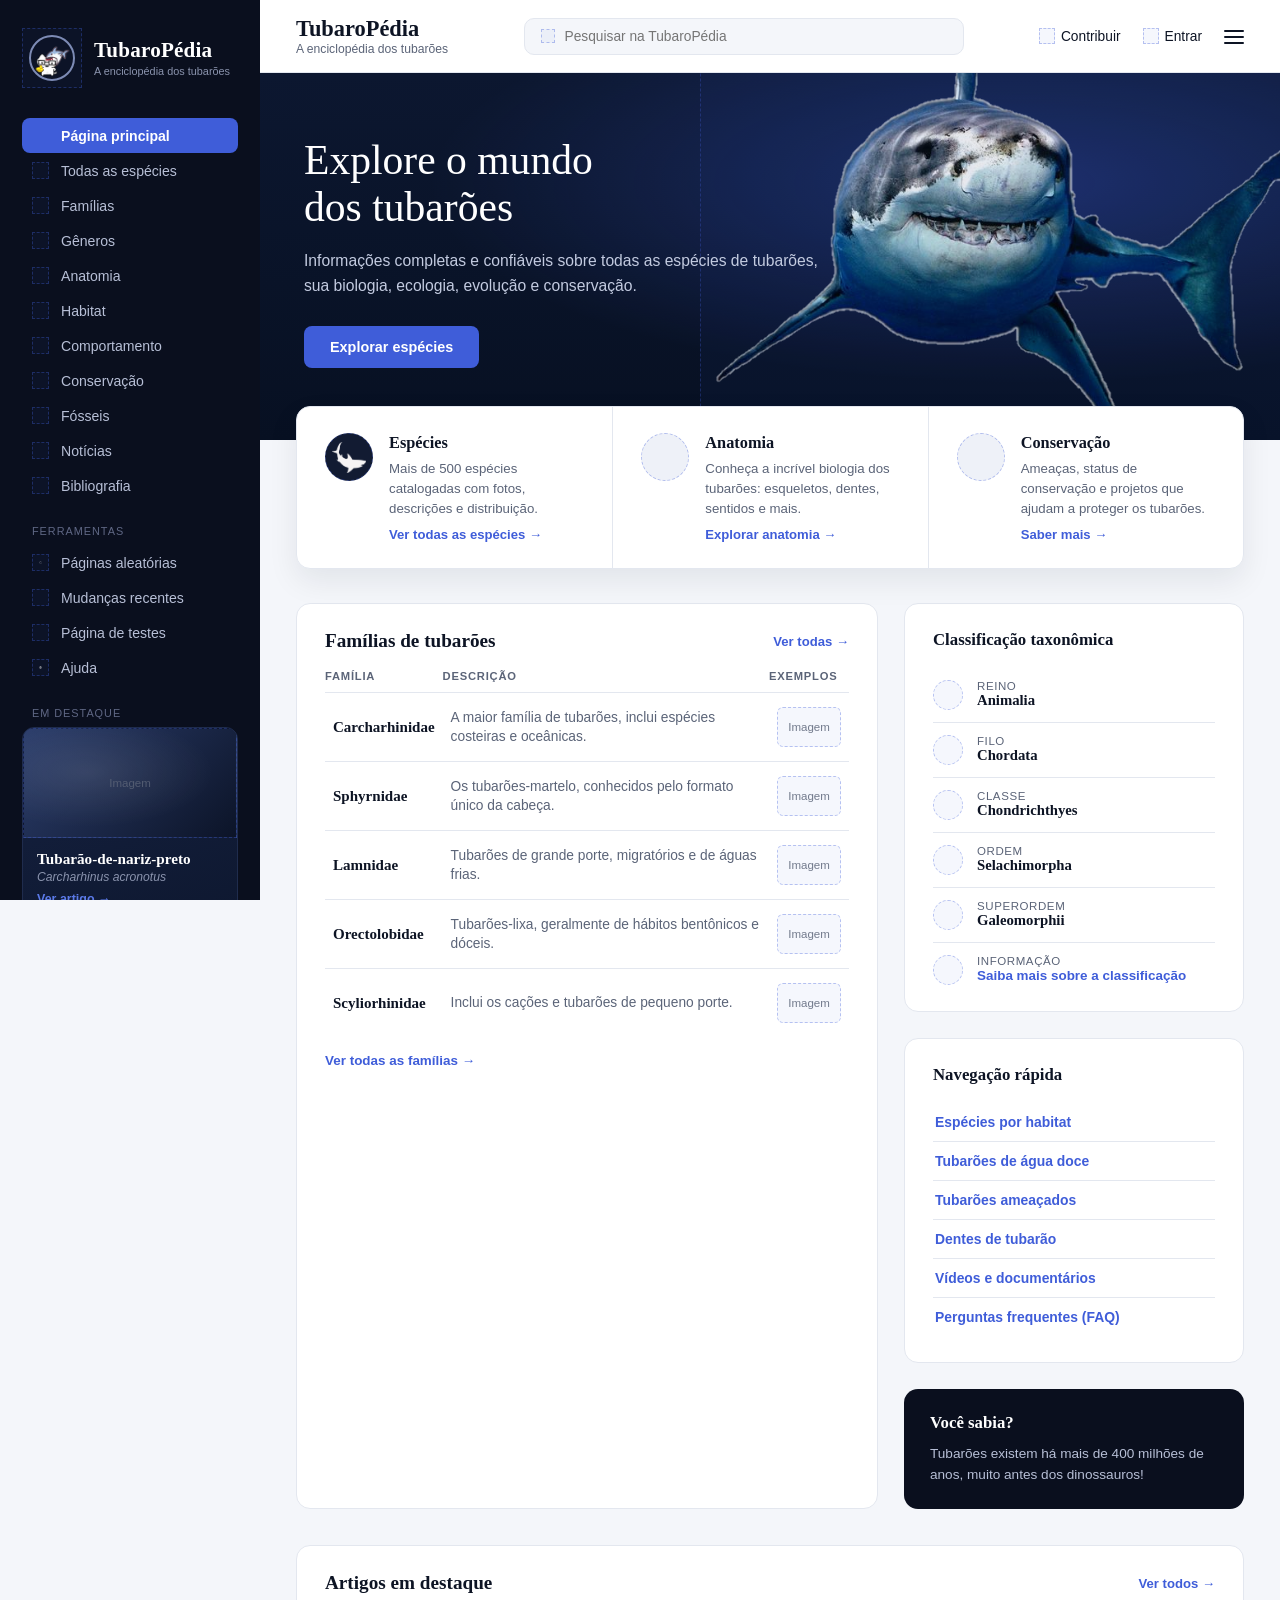
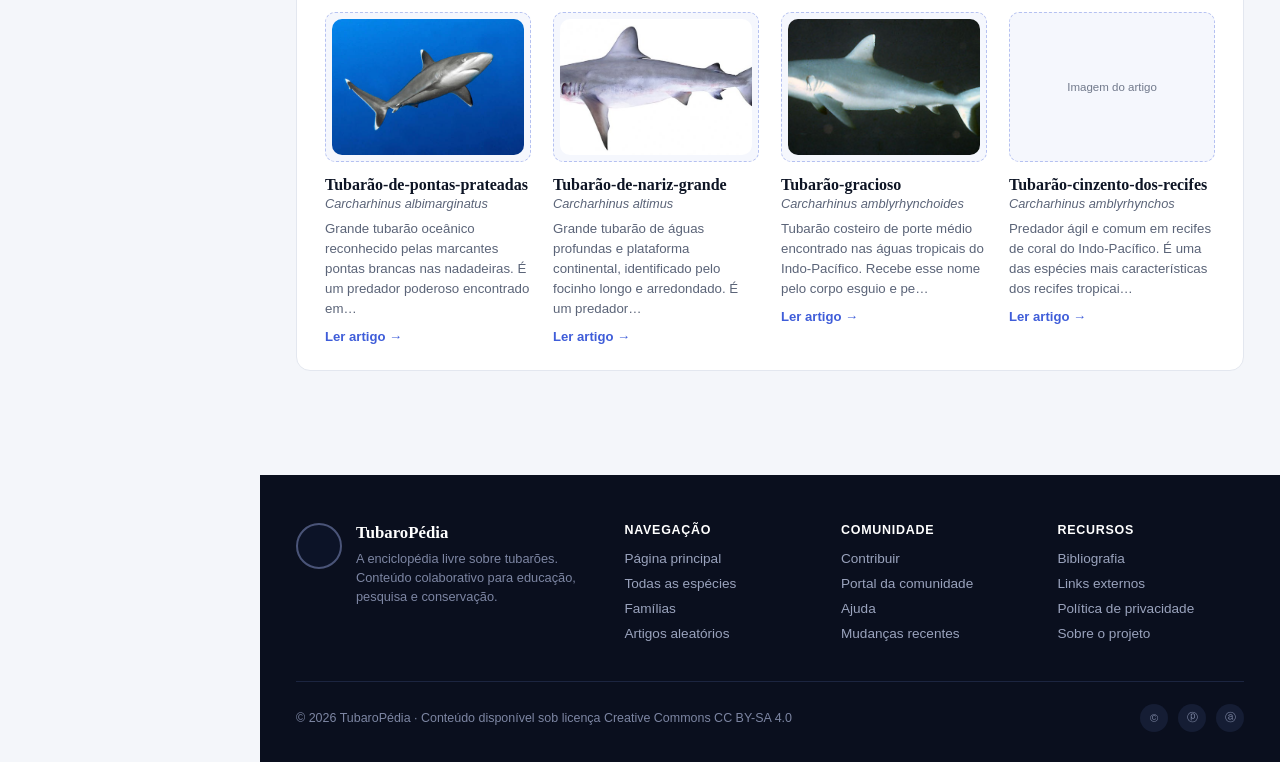
==== commit ef009907: "Update image source for random article icon" ====
--- a/index.html
+++ b/index.html
@@ -482,7 +482,7 @@
 
     <div class="nav-group">
       <div class="nav-label">Ferramentas</div>
-      <div class="nav-item" data-action="random-article"><span class="ic img-placeholder"><img src="imagens/icone-aleatorio.png" alt="" onload="this.style.display='block';"></span>Páginas aleatórias</div>
+      <div class="nav-item" data-action="random-article"><span class="ic img-placeholder"><img src="icon/aleatório.png" alt="" onload="this.style.display='block';"></span>Páginas aleatórias</div>
       <div class="nav-item" data-action="toast:Nenhuma mudança recente registrada ainda."><span class="ic img-placeholder"><img src="imagens/icone-mudancas.png" alt="" onload="this.style.display='block';"></span>Mudanças recentes</div>
       <div class="nav-item" data-action="toast:Página de testes em construção."><span class="ic img-placeholder"><img src="imagens/icone-testes.png" alt="" onload="this.style.display='block';"></span>Página de testes</div>
       <div class="nav-item" data-action="toast:Central de ajuda em construção."><span class="ic img-placeholder"><img src="icon/ajuda.png" alt="" onload="this.style.display='block';"></span>Ajuda</div>
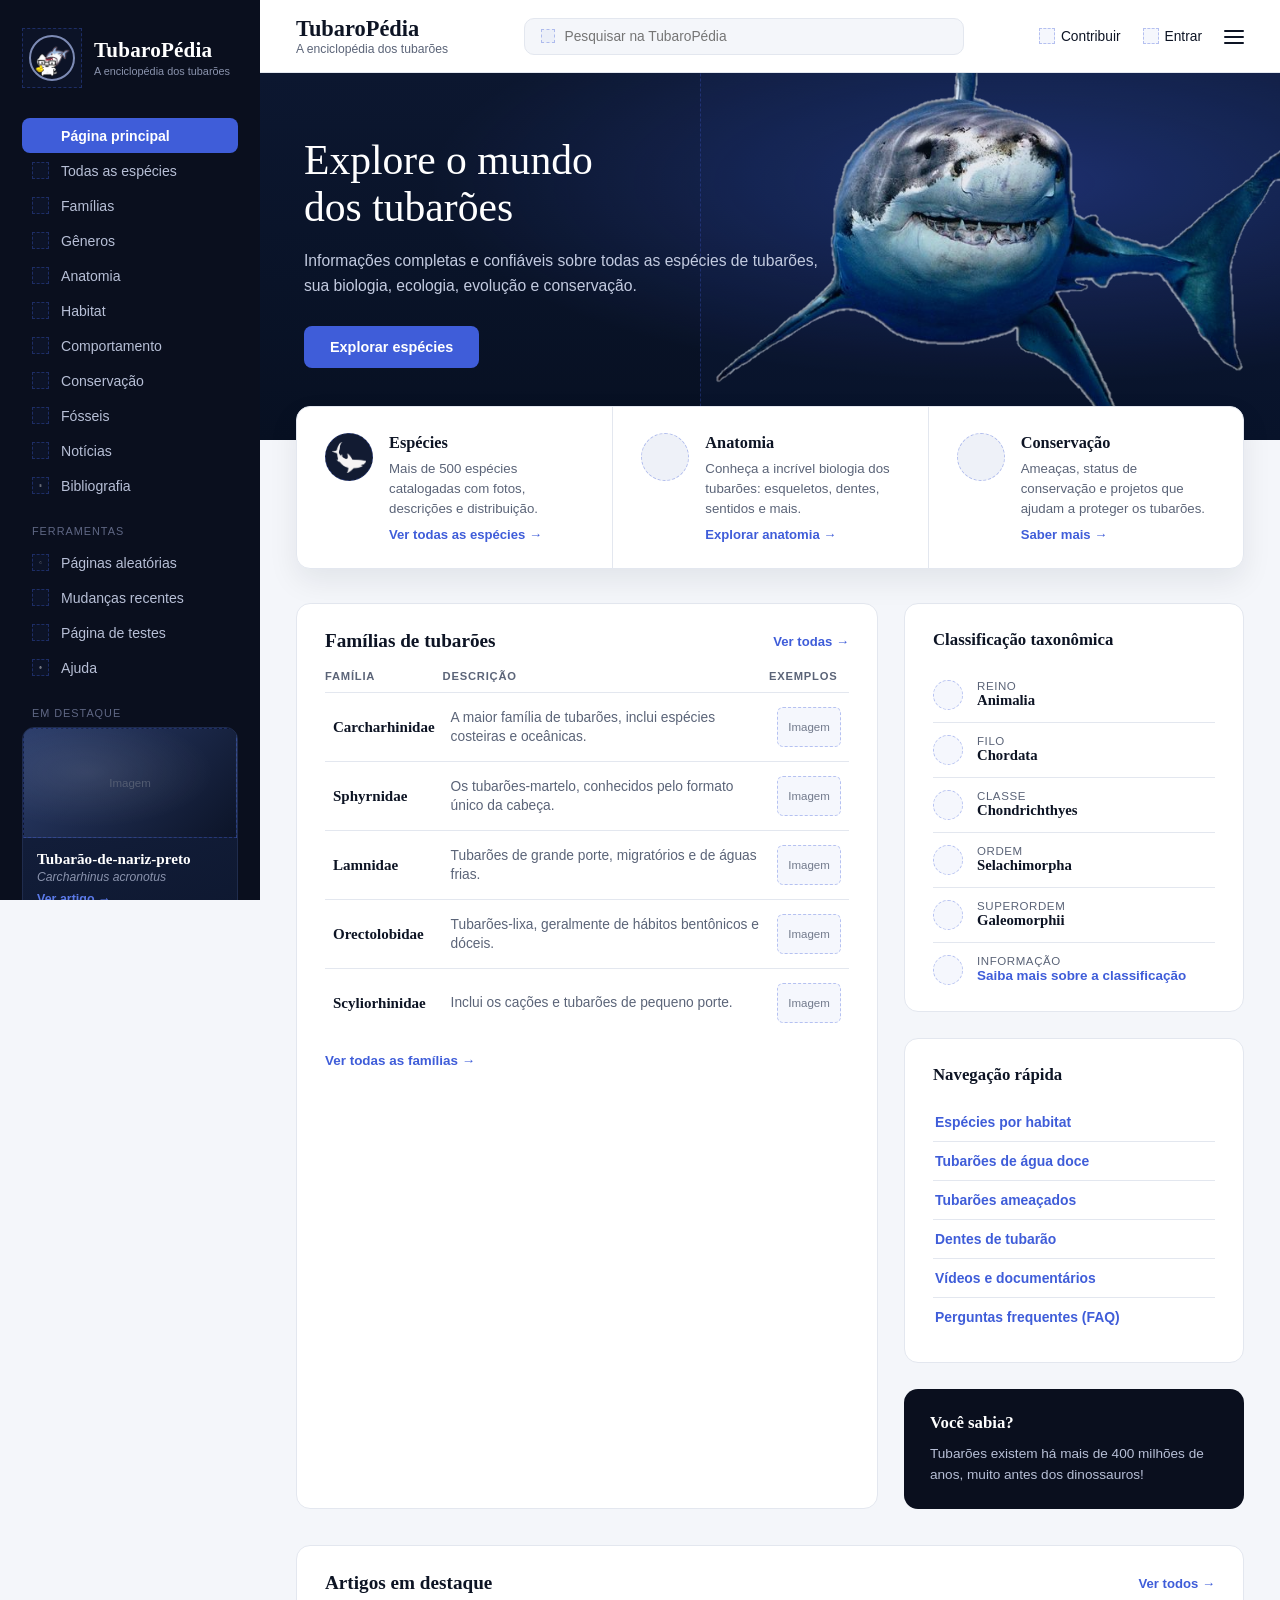
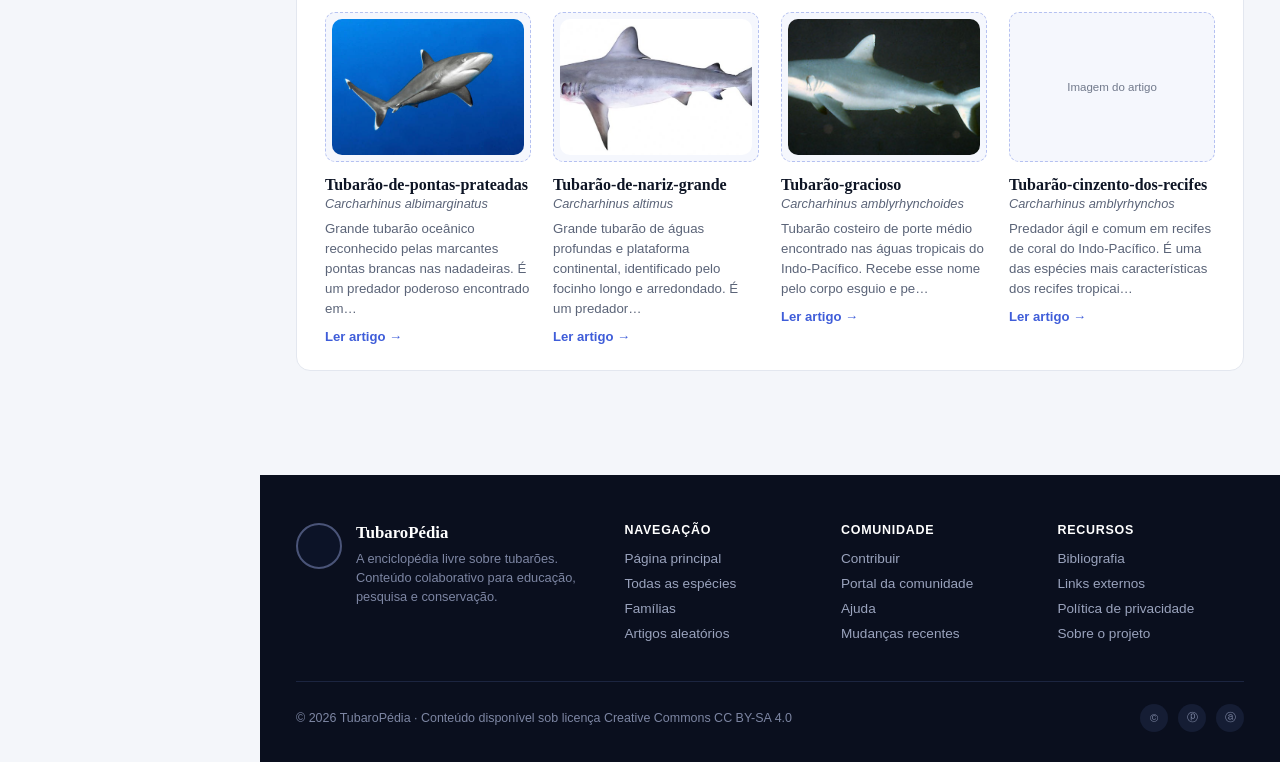
==== commit 34b6946b: "Update Bibliografia icon path in index.html" ====
--- a/index.html
+++ b/index.html
@@ -477,7 +477,7 @@
       <div class="nav-item" data-action="toast:Seção de Conservação em construção."><span class="ic img-placeholder"><img src="imagens/icone-conservacao.png" alt="" onload="this.style.display='block';"></span>Conservação</div>
       <div class="nav-item" data-action="toast:Seção de Fósseis em construção."><span class="ic img-placeholder"><img src="imagens/icone-fosseis.png" alt="" onload="this.style.display='block';"></span>Fósseis</div>
       <div class="nav-item" data-action="toast:Seção de Notícias em construção."><span class="ic img-placeholder"><img src="imagens/icone-noticias.png" alt="" onload="this.style.display='block';"></span>Notícias</div>
-      <div class="nav-item" data-action="toast:Seção de Bibliografia em construção."><span class="ic img-placeholder"><img src="imagens/icone-bibliografia.png" alt="" onload="this.style.display='block';"></span>Bibliografia</div>
+      <div class="nav-item" data-action="toast:Seção de Bibliografia em construção."><span class="ic img-placeholder"><img src="icon/bibliografia.png" alt="" onload="this.style.display='block';"></span>Bibliografia</div>
     </div>
 
     <div class="nav-group">
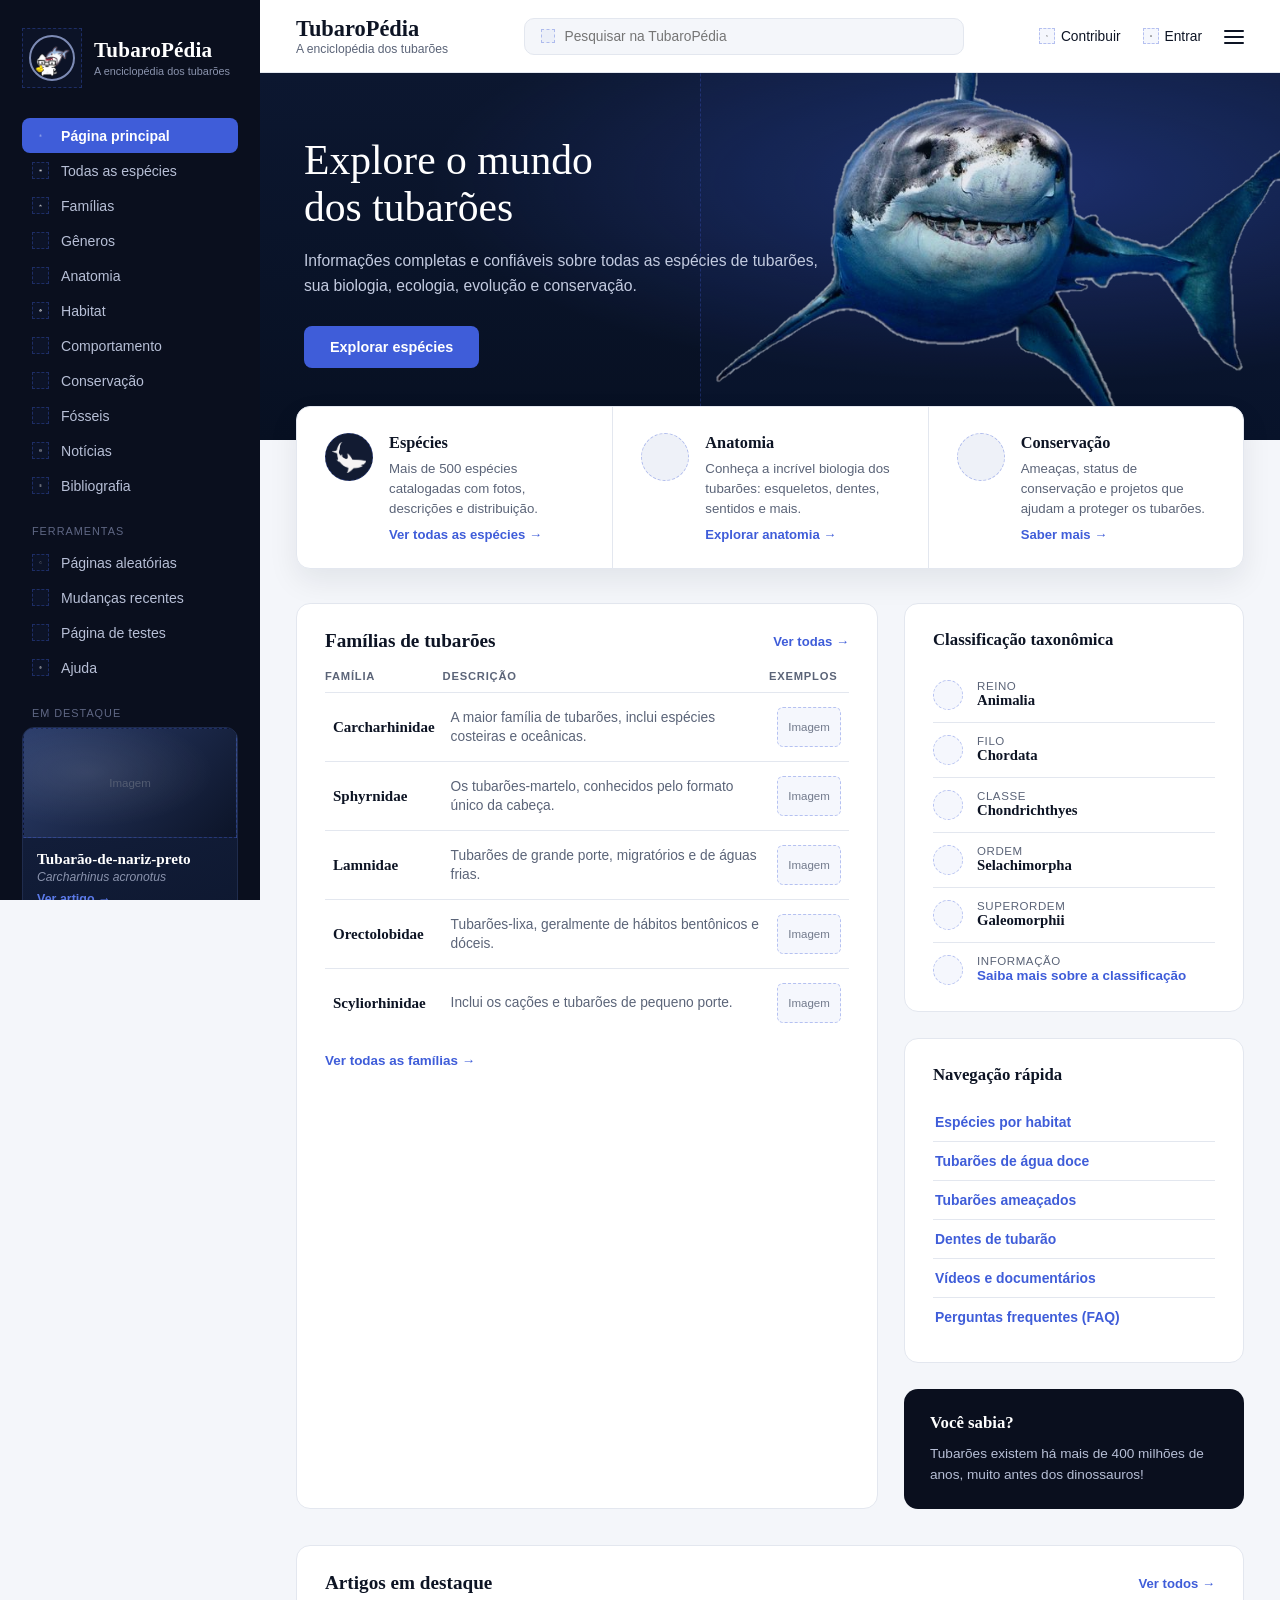
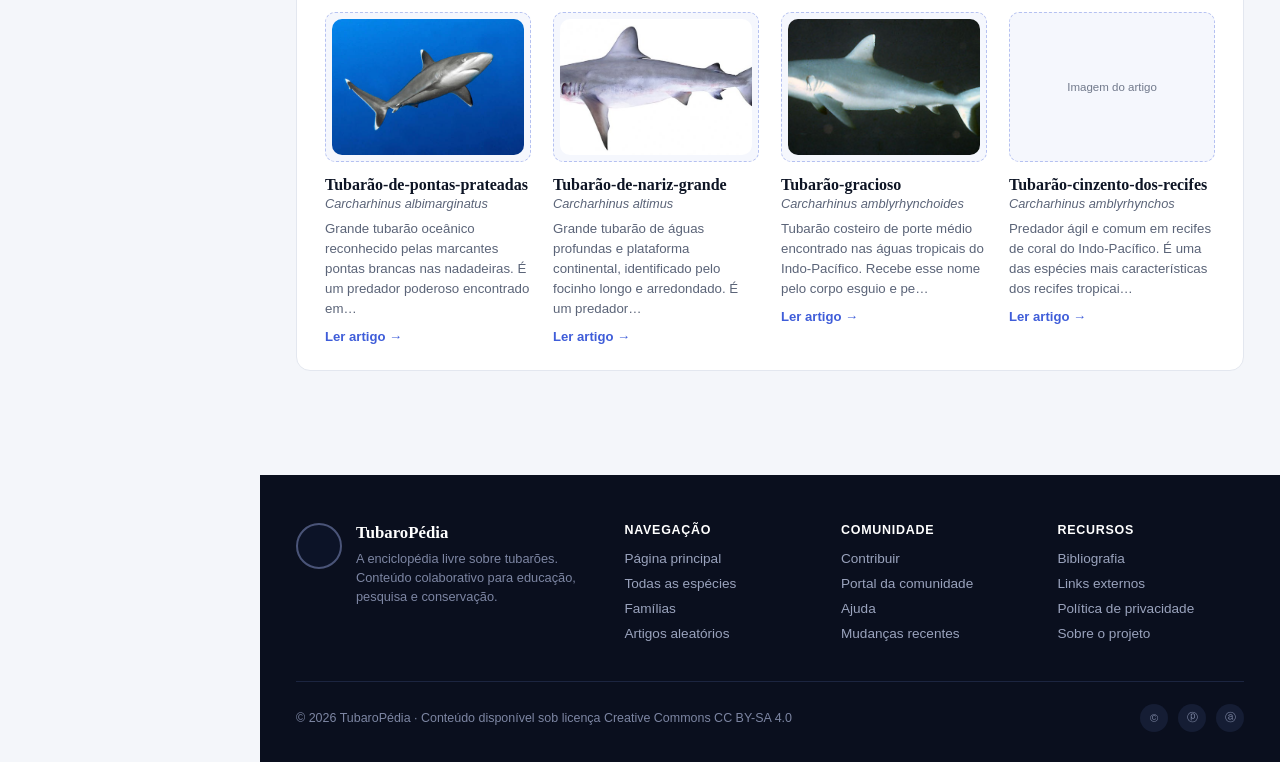
==== commit 0c1b8c56: "Add files via upload" ====
--- a/index.html
+++ b/index.html
@@ -3,7 +3,6 @@
 <head>
 <meta charset="UTF-8">
 <meta name="viewport" content="width=device-width, initial-scale=1.0">
-<link rel="stylesheet" href="slidebar.css">
 <title>TubaroPédia — A enciclopédia dos tubarões</title>
 <style>
   :root{
@@ -42,6 +41,187 @@
   }
 
   /* ===== SIDEBAR ===== */
+  #menu-toggle{ display:none; }
+
+.overlay{
+  position:fixed;
+  inset:0;
+  background:rgba(0,0,0,0.4);
+  opacity:0;
+  pointer-events:none;
+  transition:opacity .35s ease;
+  z-index:800;
+}
+
+.menu-ic{
+  position:relative;
+  z-index:850;
+  width:20px;
+  height:16px;
+  display:flex;
+  align-items:center;
+  justify-content:center;
+  cursor:pointer;
+}
+.menu-ic .bar{
+  position:absolute;
+  width:20px;
+  height:2px;
+  background:var(--ink);
+  border-radius:2px;
+  transition:transform .3s ease, opacity .2s ease, top .3s ease;
+}
+.menu-ic .bar:nth-child(1){ top:2px; }
+.menu-ic .bar:nth-child(2){ top:8px; }
+.menu-ic .bar:nth-child(3){ top:14px; }
+
+#menu-toggle:checked ~ .overlay{
+  opacity:1;
+  pointer-events:auto;
+}
+
+#menu-toggle:checked ~ .shell .sidebar{
+  transform:translateX(0);
+}
+
+#menu-toggle:checked ~ .shell .menu-ic .bar:nth-child(1){
+  top:8px;
+  transform:rotate(45deg);
+}
+#menu-toggle:checked ~ .shell .menu-ic .bar:nth-child(2){
+  opacity:0;
+}
+#menu-toggle:checked ~ .shell .menu-ic .bar:nth-child(3){
+  top:8px;
+  transform:rotate(-45deg);
+}
+
+/* ===== SIDEBAR ===== */
+.sidebar{
+  background:var(--navy-950);
+  color:#c7cfe0;
+  padding:28px 22px 24px;
+  position:sticky;
+  top:0;
+  height:100vh;
+  overflow-y:auto;
+  font-family:-apple-system,BlinkMacSystemFont,'Segoe UI',Roboto,Helvetica,Arial,sans-serif;
+}
+
+.brand{
+  display:flex;
+  align-items:center;
+  gap:12px;
+  margin-bottom:30px;
+}
+.brand-mark img{
+  width:46px;height:46px;
+  border:2px solid #7d8bb5;
+  border-radius:50%;
+  display:flex;align-items:center;justify-content:center;
+  flex-shrink:0;
+}
+.brand-mark svg{width:26px;height:26px;fill:#e8ebf3;}
+.brand h1{
+  font-family:Georgia,serif;
+  font-size:1.32rem;
+  color:#fff;
+  letter-spacing:0.2px;
+  line-height:1.1;
+}
+.brand p{
+  font-size:0.68rem;
+  color:#8a93ad;
+  margin-top:3px;
+}
+
+.nav-group{margin-bottom:22px;}
+.nav-label{
+  font-size:0.68rem;
+  text-transform:uppercase;
+  letter-spacing:0.09em;
+  color:#5f6784;
+  padding:0 10px 8px;
+}
+.nav-item{
+  display:flex;
+  align-items:center;
+  gap:12px;
+  padding:9px 10px;
+  border-radius:8px;
+  font-size:0.88rem;
+  color:#b7bfd6;
+  cursor:pointer;
+  transition:background .15s ease, color .15s ease;
+}
+.nav-item:hover{background:#141d33;color:#fff;}
+.nav-item.active{
+  background:var(--blue-accent);
+  color:#fff;
+  font-weight:600;
+}
+.nav-item .ic{
+  width:17px;height:17px;
+  flex-shrink:0;
+  display:flex;align-items:center;justify-content:center;
+}
+.nav-item .ic svg{width:100%;height:100%;fill:currentColor;}
+
+.featured-card{
+  background:linear-gradient(160deg,#152140,#0e1830);
+  border:1px solid #1f2c4d;
+  border-radius:12px;
+  overflow:hidden;
+  margin-bottom:18px;
+}
+.featured-card .img{
+  height:110px;
+  background:
+    radial-gradient(ellipse at 30% 40%, rgba(255,255,255,0.10), transparent 60%),
+    linear-gradient(135deg,#2b3d6b,#0c1428);
+  display:flex;align-items:center;justify-content:center;
+}
+.featured-card .img svg{width:52px;height:52px;fill:#8fa3d6;opacity:.85;}
+.featured-card .body{padding:12px 14px 14px;}
+.featured-card h4{color:#fff;font-family:Georgia,serif;font-size:0.95rem;margin-bottom:2px;}
+.featured-card em{display:block;color:#8a93ad;font-size:0.76rem;font-style:italic;margin-bottom:8px;}
+.featured-card .link{font-size:0.78rem;color:var(--blue-accent-light);font-weight:600;}
+
+.social-row{display:flex;gap:14px;padding:4px 6px;}
+.social-row .ic{width:18px;height:18px;color:#8a93ad;}
+.social-row .ic svg{width:100%;height:100%;fill:currentColor;}
+
+/* ===== TOP HEADER ===== */
+.topbar{
+  background:#fff;
+  border-bottom:1px solid var(--line);
+  display:flex;
+  align-items:center;
+  justify-content:space-between;
+  gap:24px;
+  padding:16px 36px;
+  font-family:-apple-system,BlinkMacSystemFont,'Segoe UI',Roboto,Helvetica,Arial,sans-serif;
+}
+.topbar .title h2{font-family:Georgia,serif;font-size:1.4rem;color:var(--ink);}
+.topbar .title p{font-size:0.76rem;color:var(--muted);}
+.search-box{
+  flex:1;
+  max-width:440px;
+  display:flex;
+  align-items:center;
+  gap:10px;
+  background:var(--paper);
+  border:1px solid var(--line);
+  border-radius:10px;
+  padding:10px 16px;
+  color:var(--muted);
+  font-size:0.86rem;
+}
+.search-box svg{width:16px;height:16px;fill:none;stroke:var(--muted);stroke-width:2;flex-shrink:0;}
+.topbar-actions{display:flex;align-items:center;gap:22px;font-size:0.86rem;color:var(--ink);}
+.topbar-actions .item{display:flex;align-items:center;gap:6px;cursor:pointer;}
+.topbar-actions .item svg{width:16px;height:16px;fill:none;stroke:var(--ink);stroke-width:1.8;}
+.topbar-actions .menu-ic svg{width:20px;height:20px;stroke:var(--ink);fill:none;stroke-width:1.8;}
  
 
   /* ===== HERO ===== */
@@ -467,16 +647,16 @@
 
 
     <div class="nav-group">
-      <div class="nav-item active" data-action="scroll-top"><span class="ic img-placeholder"><img src="imagens/icone-inicio.png" alt="" onload="this.style.display='block';"></span>Página principal</div>
-      <a href="catalogo.html" class="nav-item"><span class="ic img-placeholder"><img src="imagens/icone-todas-especies.png" alt="" onload="this.style.display='block';"></span>Todas as espécies</a>
-      <a href="familias.html" class="nav-item"><span class="ic img-placeholder"><img src="imagens/icone-familias.png" alt="" onload="this.style.display='block';"></span>Famílias</a>
+      <div class="nav-item active" data-action="scroll-top"><span class="ic img-placeholder"><img src="icon/home.png" alt="" onload="this.style.display='block';"></span>Página principal</div>
+      <a href="catalogo.html" class="nav-item"><span class="ic img-placeholder"><img src="icon/todos.png" alt="" onload="this.style.display='block';"></span>Todas as espécies</a>
+      <a href="familias.html" class="nav-item"><span class="ic img-placeholder"><img src="icon/familia.png" alt="" onload="this.style.display='block';"></span>Famílias</a>
       <div class="nav-item" data-action="toast:Seção de Gêneros em construção."><span class="ic img-placeholder"><img src="imagens/icone-generos.png" alt="" onload="this.style.display='block';"></span>Gêneros</div>
       <div class="nav-item" data-action="toast:Seção de Anatomia em construção."><span class="ic img-placeholder"><img src="imagens/icone-anatomia.png" alt="" onload="this.style.display='block';"></span>Anatomia</div>
-      <div class="nav-item" data-action="toast:Seção de Habitat em construção."><span class="ic img-placeholder"><img src="imagens/icone-habitat.png" alt="" onload="this.style.display='block';"></span>Habitat</div>
+      <div class="nav-item" data-action="toast:Seção de Habitat em construção."><span class="ic img-placeholder"><img src="icon/habitat.png" alt="" onload="this.style.display='block';"></span>Habitat</div>
       <div class="nav-item" data-action="toast:Seção de Comportamento em construção."><span class="ic img-placeholder"><img src="imagens/icone-comportamento.png" alt="" onload="this.style.display='block';"></span>Comportamento</div>
       <div class="nav-item" data-action="toast:Seção de Conservação em construção."><span class="ic img-placeholder"><img src="imagens/icone-conservacao.png" alt="" onload="this.style.display='block';"></span>Conservação</div>
       <div class="nav-item" data-action="toast:Seção de Fósseis em construção."><span class="ic img-placeholder"><img src="imagens/icone-fosseis.png" alt="" onload="this.style.display='block';"></span>Fósseis</div>
-      <div class="nav-item" data-action="toast:Seção de Notícias em construção."><span class="ic img-placeholder"><img src="imagens/icone-noticias.png" alt="" onload="this.style.display='block';"></span>Notícias</div>
+      <div class="nav-item" data-action="toast:Seção de Notícias em construção."><span class="ic img-placeholder"><img src="icon/noticia.png" alt="" onload="this.style.display='block';"></span>Notícias</div>
       <div class="nav-item" data-action="toast:Seção de Bibliografia em construção."><span class="ic img-placeholder"><img src="icon/bibliografia.png" alt="" onload="this.style.display='block';"></span>Bibliografia</div>
     </div>
 
@@ -518,12 +698,12 @@
         <p>A enciclopédia dos tubarões</p>
       </div>
       <form class="search-box" id="searchForm">
-        <span class="icon-placeholder img-placeholder"><img src="imagens/icone-pesquisa.png" alt="" onload="this.style.display='block';"></span>
+        <span class="icon-placeholder img-placeholder"><img src="icon/pesquisa.png" alt="" onload="this.style.display='block';"></span>
         <input id="searchInput" type="text" placeholder="Pesquisar na TubaroPédia" autocomplete="off" style="border:none;background:transparent;outline:none;font-family:inherit;font-size:0.86rem;color:var(--ink);flex:1;">
       </form>
       <div class="topbar-actions">
-        <span class="item" data-action="open-modal:contribuir"><span class="icon-placeholder img-placeholder"><img src="imagens/icone-contribuir.png" alt="" onload="this.style.display='block';"></span>Contribuir</span>
-        <span class="item" data-action="open-modal:entrar"><span class="icon-placeholder img-placeholder"><img src="imagens/icone-entrar.png" alt="" onload="this.style.display='block';"></span>Entrar</span>
+        <span class="item" data-action="open-modal:contribuir"><span class="icon-placeholder img-placeholder"><img src="icon/pesquisa.png" alt="" onload="this.style.display='block';"></span>Contribuir</span>
+        <span class="item" data-action="open-modal:entrar"><span class="icon-placeholder img-placeholder"><img src="icon/login.png" alt="" onload="this.style.display='block';"></span>Entrar</span>
         <label for="menu-toggle" class="menu-ic" aria-label="Abrir menu">
           <span class="bar"></span>
           <span class="bar"></span>
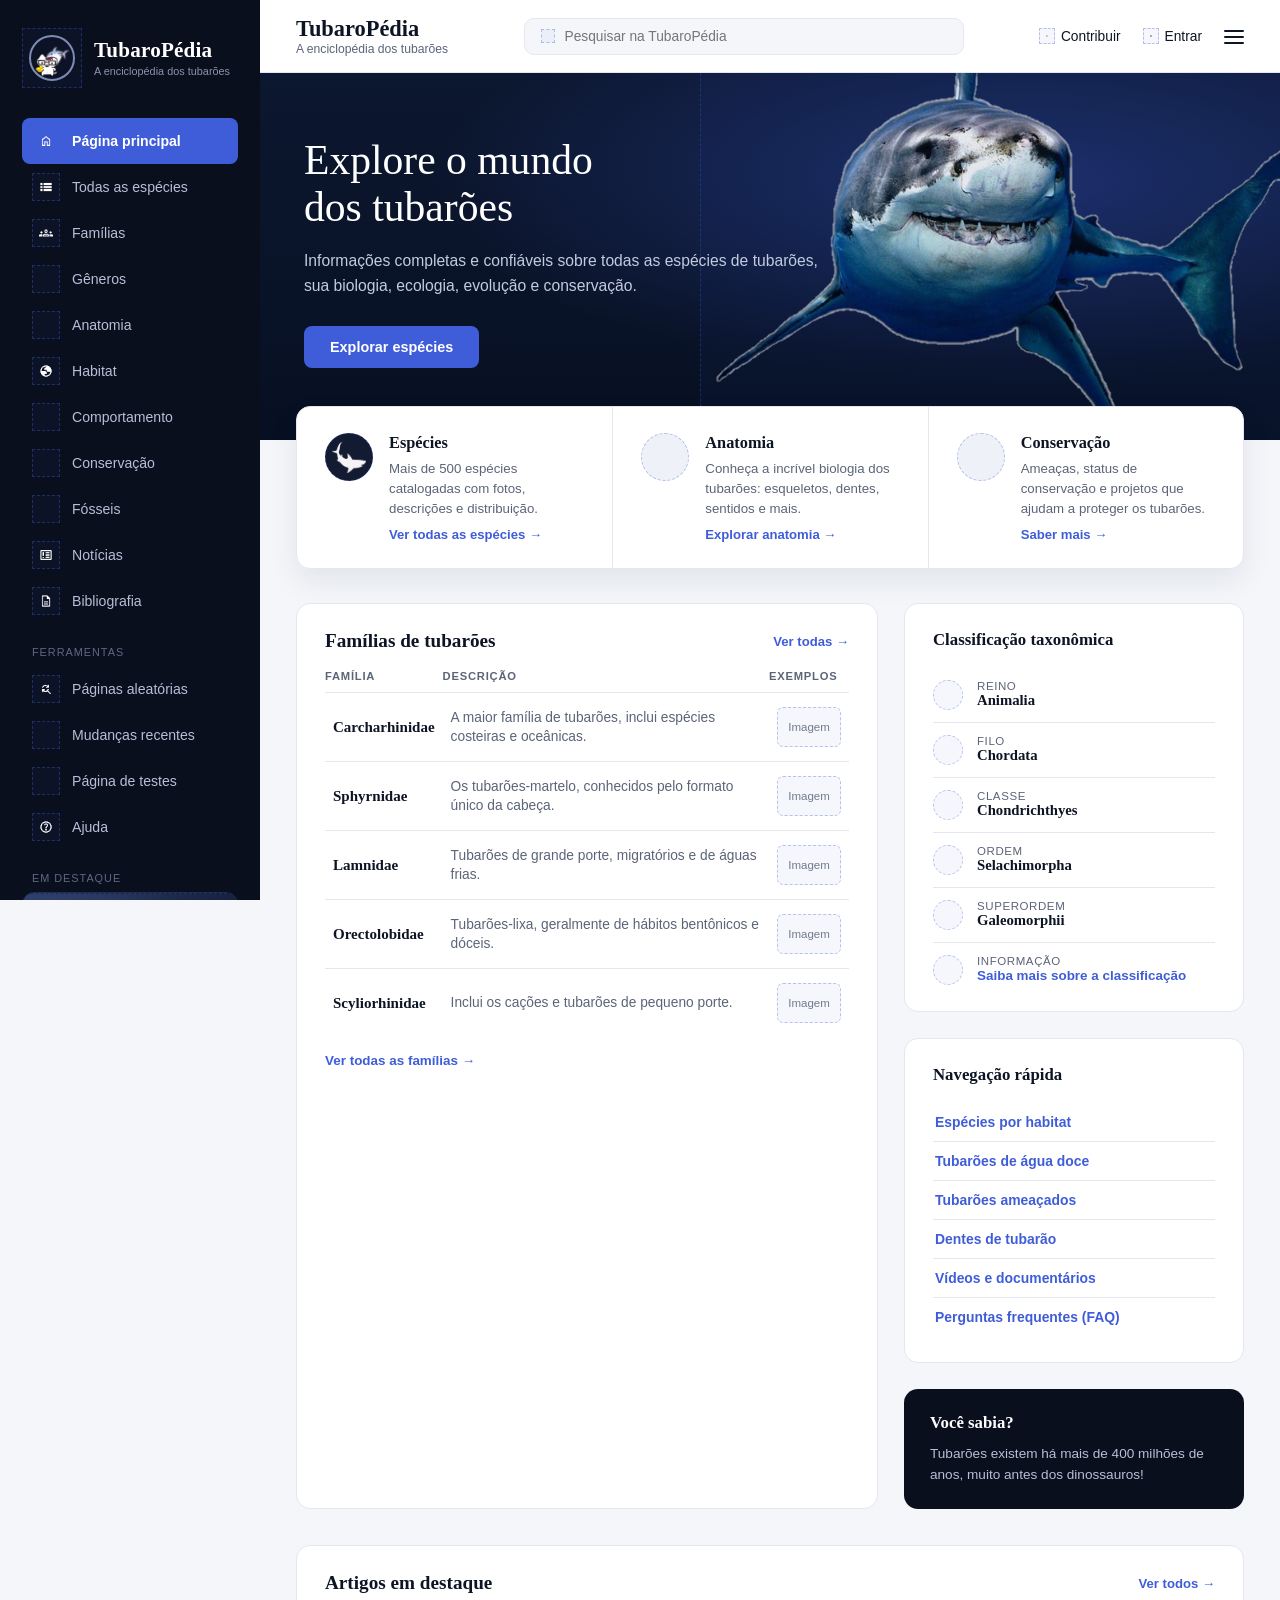
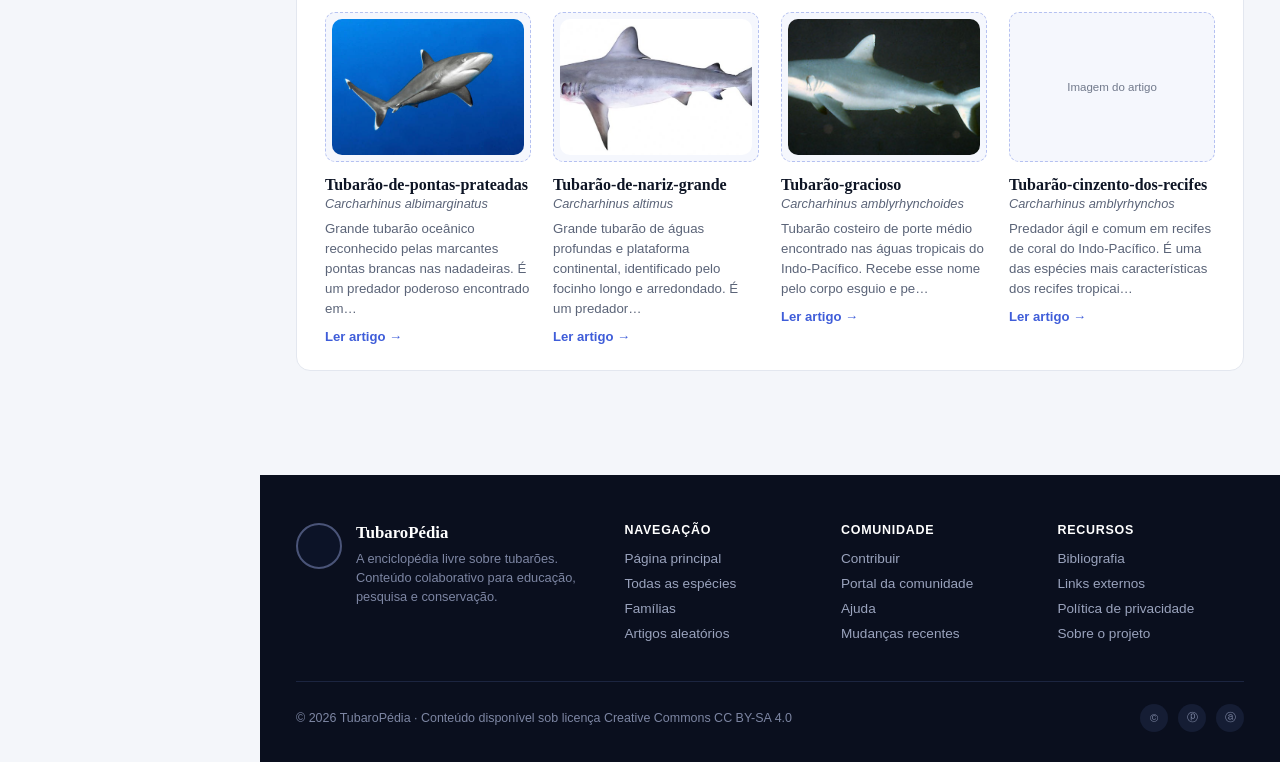
==== commit d52385cb: "Add files via upload" ====
--- a/index.html
+++ b/index.html
@@ -161,10 +161,20 @@
   font-weight:600;
 }
 .nav-item .ic{
-  width:17px;height:17px;
-  flex-shrink:0;
-  display:flex;align-items:center;justify-content:center;
-}
+    width:28px;
+    height:28px;
+    flex-shrink:0;
+    display:flex;
+    align-items:center;
+    justify-content:center;
+}
+
+.nav-item .ic img{
+    width:100%;
+    height:100%;
+    object-fit:contain;
+}
+
 .nav-item .ic svg{width:100%;height:100%;fill:currentColor;}
 
 .featured-card{
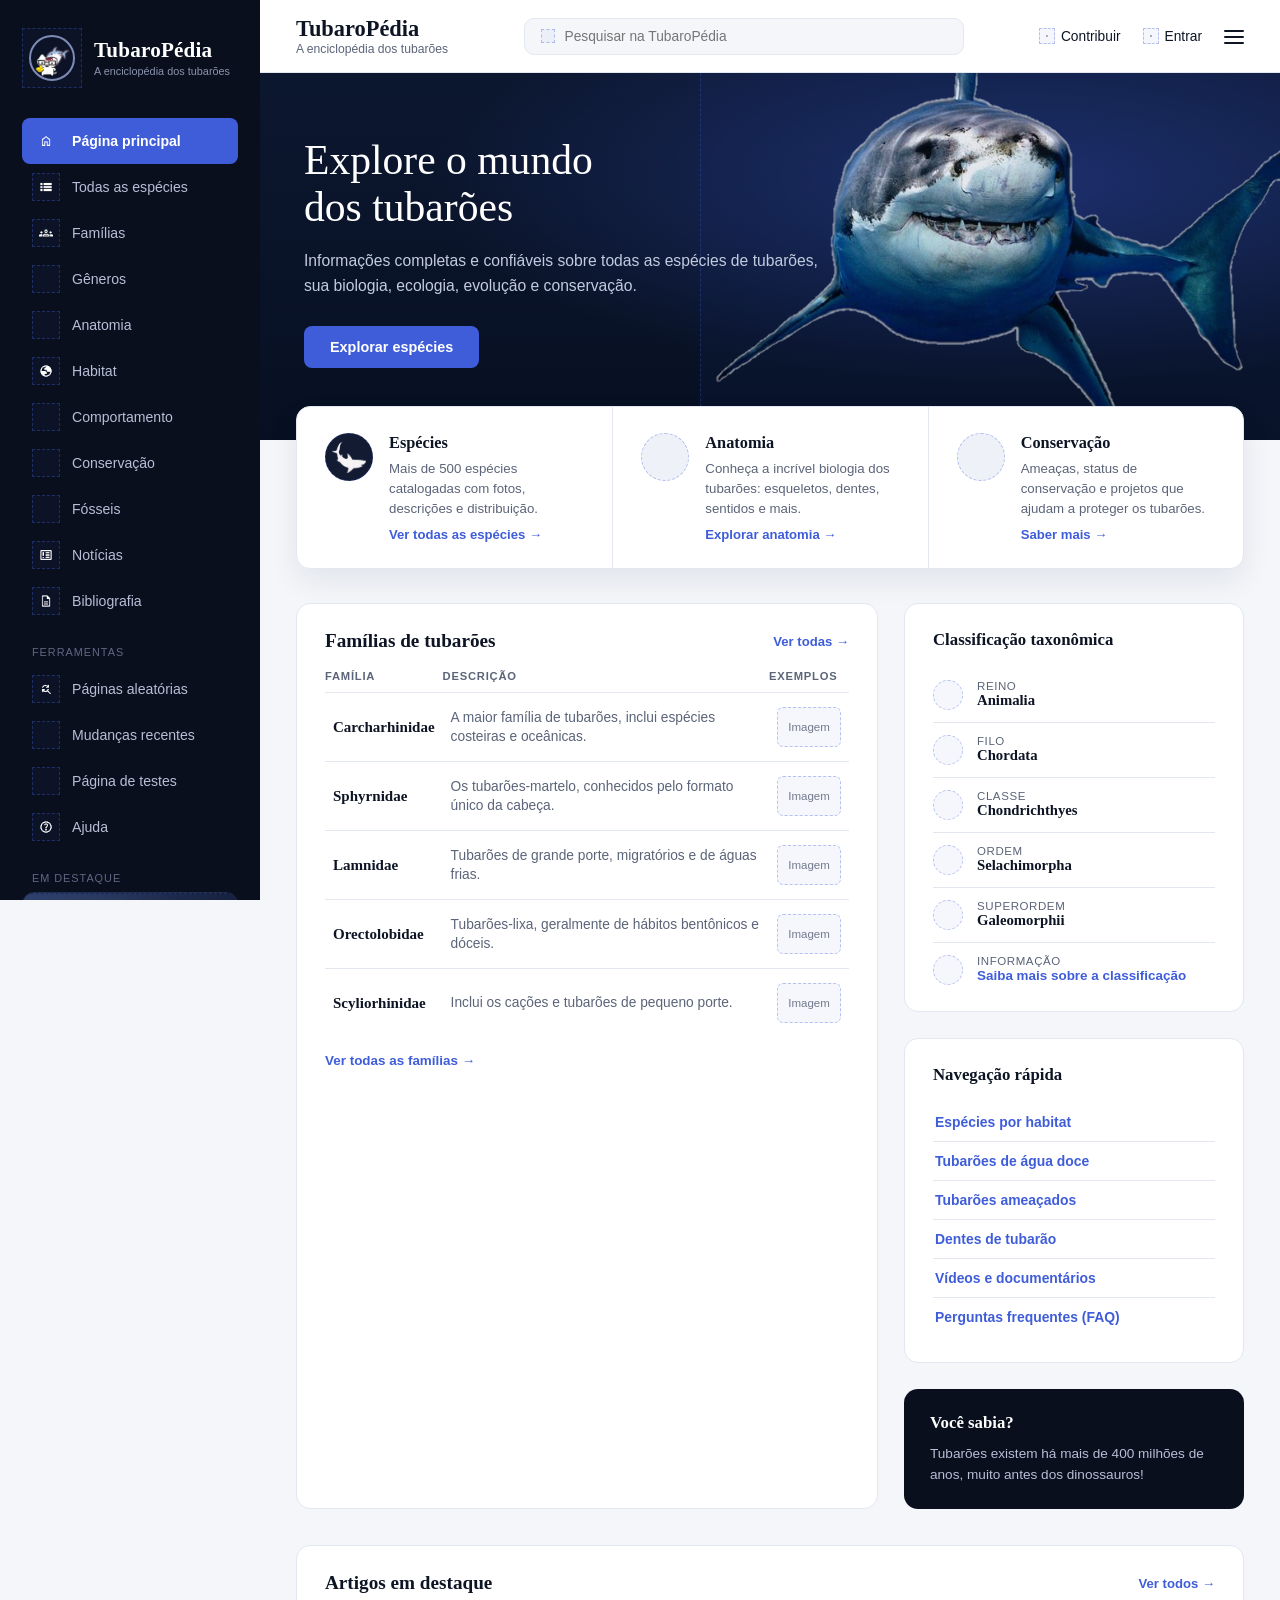
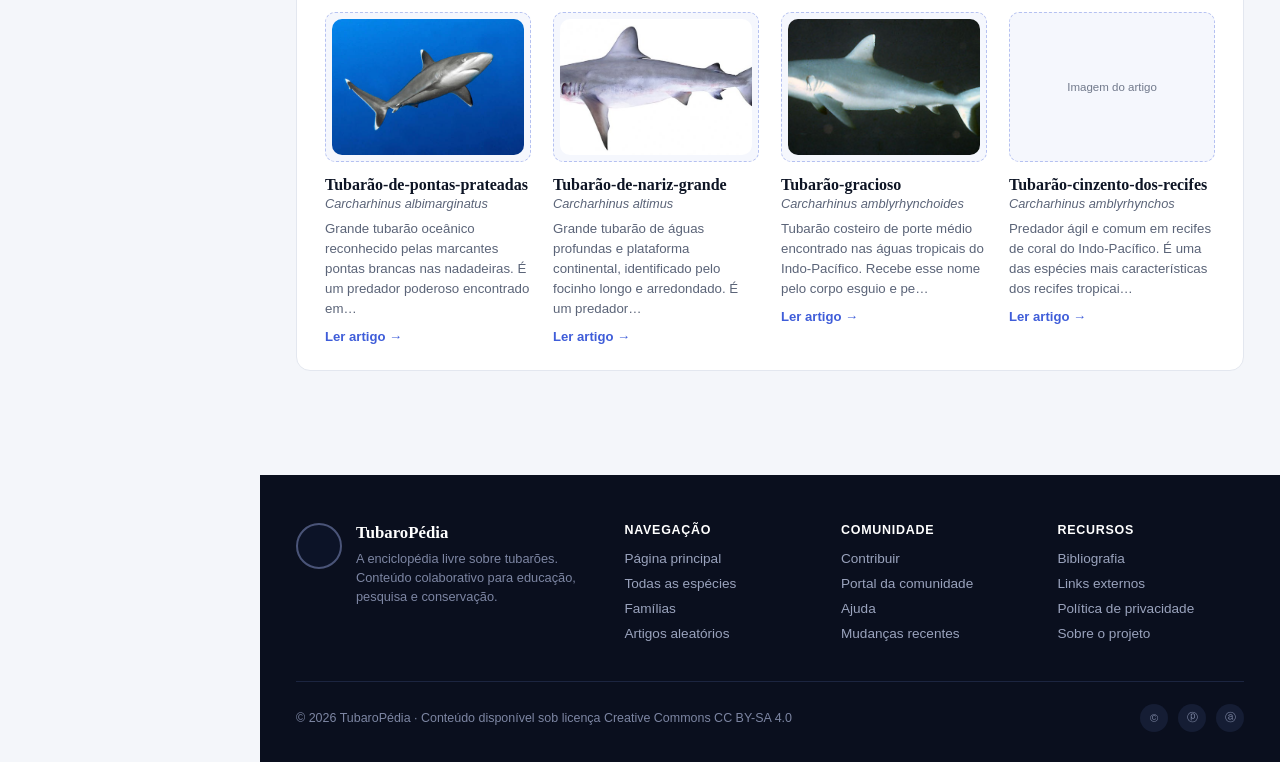
==== commit b5bce708: "Add files via upload" ====
--- a/index.html
+++ b/index.html
@@ -712,7 +712,7 @@
         <input id="searchInput" type="text" placeholder="Pesquisar na TubaroPédia" autocomplete="off" style="border:none;background:transparent;outline:none;font-family:inherit;font-size:0.86rem;color:var(--ink);flex:1;">
       </form>
       <div class="topbar-actions">
-        <span class="item" data-action="open-modal:contribuir"><span class="icon-placeholder img-placeholder"><img src="icon/pesquisa.png" alt="" onload="this.style.display='block';"></span>Contribuir</span>
+        <span class="item" data-action="open-modal:contribuir"><span class="icon-placeholder img-placeholder"><img src="icon/opinião.png" alt="" onload="this.style.display='block';"></span>Contribuir</span>
         <span class="item" data-action="open-modal:entrar"><span class="icon-placeholder img-placeholder"><img src="icon/login.png" alt="" onload="this.style.display='block';"></span>Entrar</span>
         <label for="menu-toggle" class="menu-ic" aria-label="Abrir menu">
           <span class="bar"></span>
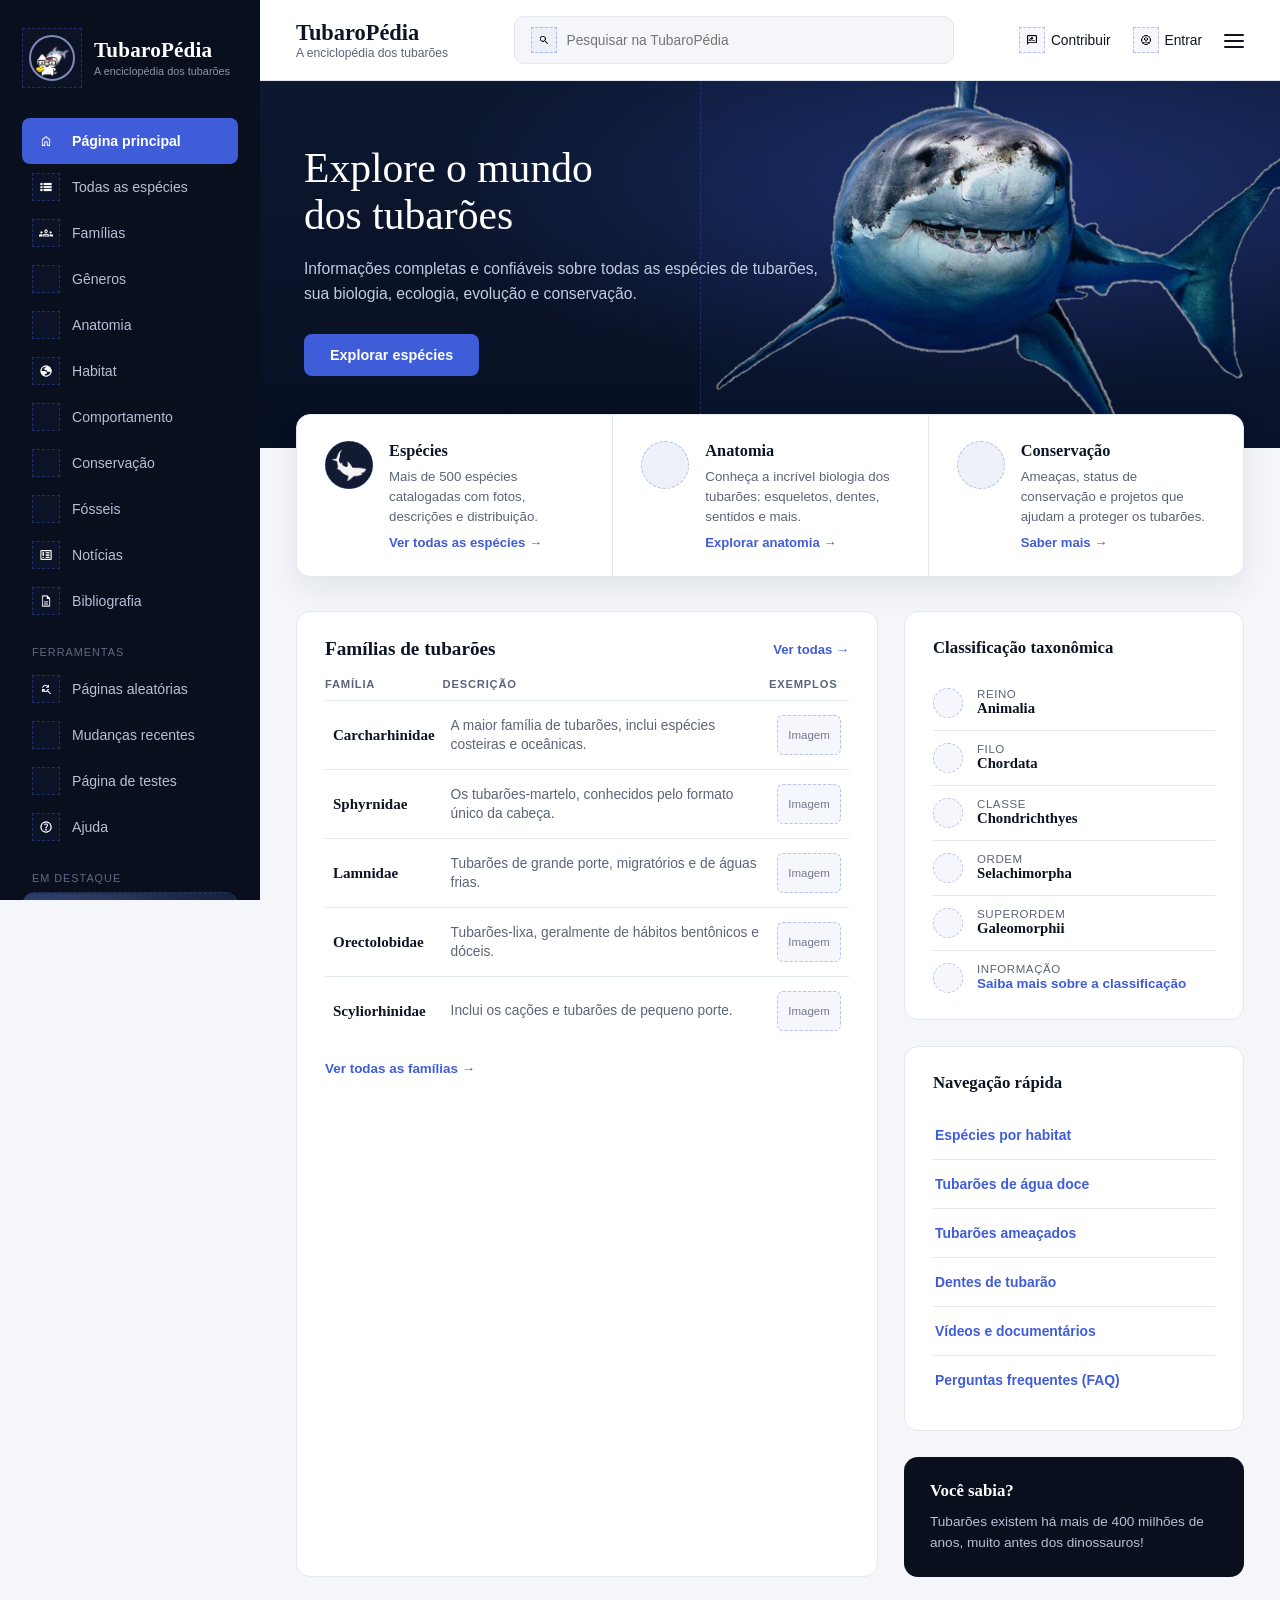
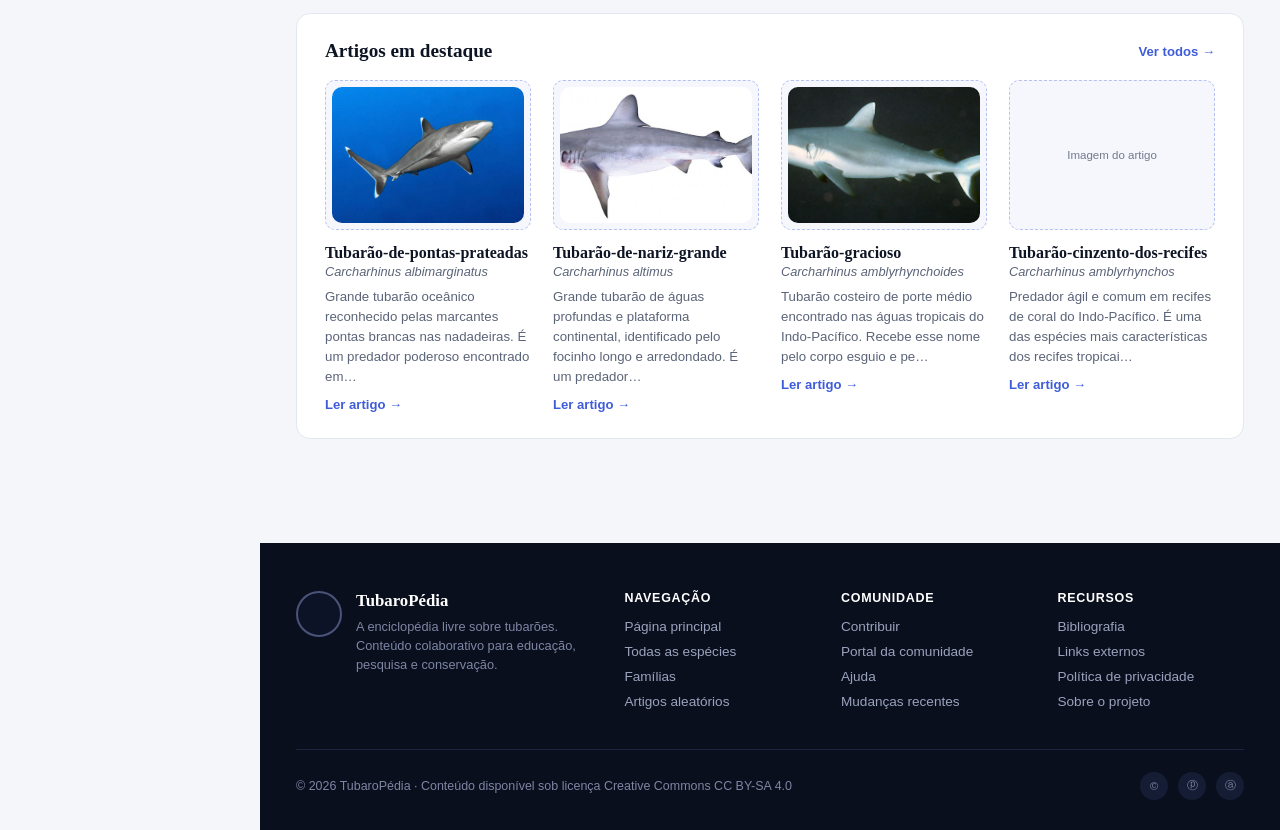
==== commit f819027f: "Add files via upload" ====
--- a/index.html
+++ b/index.html
@@ -494,10 +494,10 @@
     border-width:1.5px;
   }
 
-  .icon-placeholder{width:16px;height:16px;flex-shrink:0;}
+  .icon-placeholder{width:26px;height:26px;flex-shrink:0;}
   .menu-ic .icon-placeholder {width:18px;height:18px;}
-  .search-box .icon-placeholder {width:14px;height:14px;}
-  .topbar-actions .icon-placeholder{width:16px;height:16px;}
+  .search-box .icon-placeholder {width:26px;height:26px;}
+  .topbar-actions .icon-placeholder{width:26px;height:26px;}
 
   /* footer */
   .footer{
@@ -660,7 +660,7 @@
       <div class="nav-item active" data-action="scroll-top"><span class="ic img-placeholder"><img src="icon/home.png" alt="" onload="this.style.display='block';"></span>Página principal</div>
       <a href="catalogo.html" class="nav-item"><span class="ic img-placeholder"><img src="icon/todos.png" alt="" onload="this.style.display='block';"></span>Todas as espécies</a>
       <a href="familias.html" class="nav-item"><span class="ic img-placeholder"><img src="icon/familia.png" alt="" onload="this.style.display='block';"></span>Famílias</a>
-      <div class="nav-item" data-action="toast:Seção de Gêneros em construção."><span class="ic img-placeholder"><img src="imagens/icone-generos.png" alt="" onload="this.style.display='block';"></span>Gêneros</div>
+      <a href="generos.html" class="nav-item"><span class="ic img-placeholder"><img src="imagens/icone-generos.png" alt="" onload="this.style.display='block';"></span>Gêneros</a>
       <div class="nav-item" data-action="toast:Seção de Anatomia em construção."><span class="ic img-placeholder"><img src="imagens/icone-anatomia.png" alt="" onload="this.style.display='block';"></span>Anatomia</div>
       <div class="nav-item" data-action="toast:Seção de Habitat em construção."><span class="ic img-placeholder"><img src="icon/habitat.png" alt="" onload="this.style.display='block';"></span>Habitat</div>
       <div class="nav-item" data-action="toast:Seção de Comportamento em construção."><span class="ic img-placeholder"><img src="imagens/icone-comportamento.png" alt="" onload="this.style.display='block';"></span>Comportamento</div>
